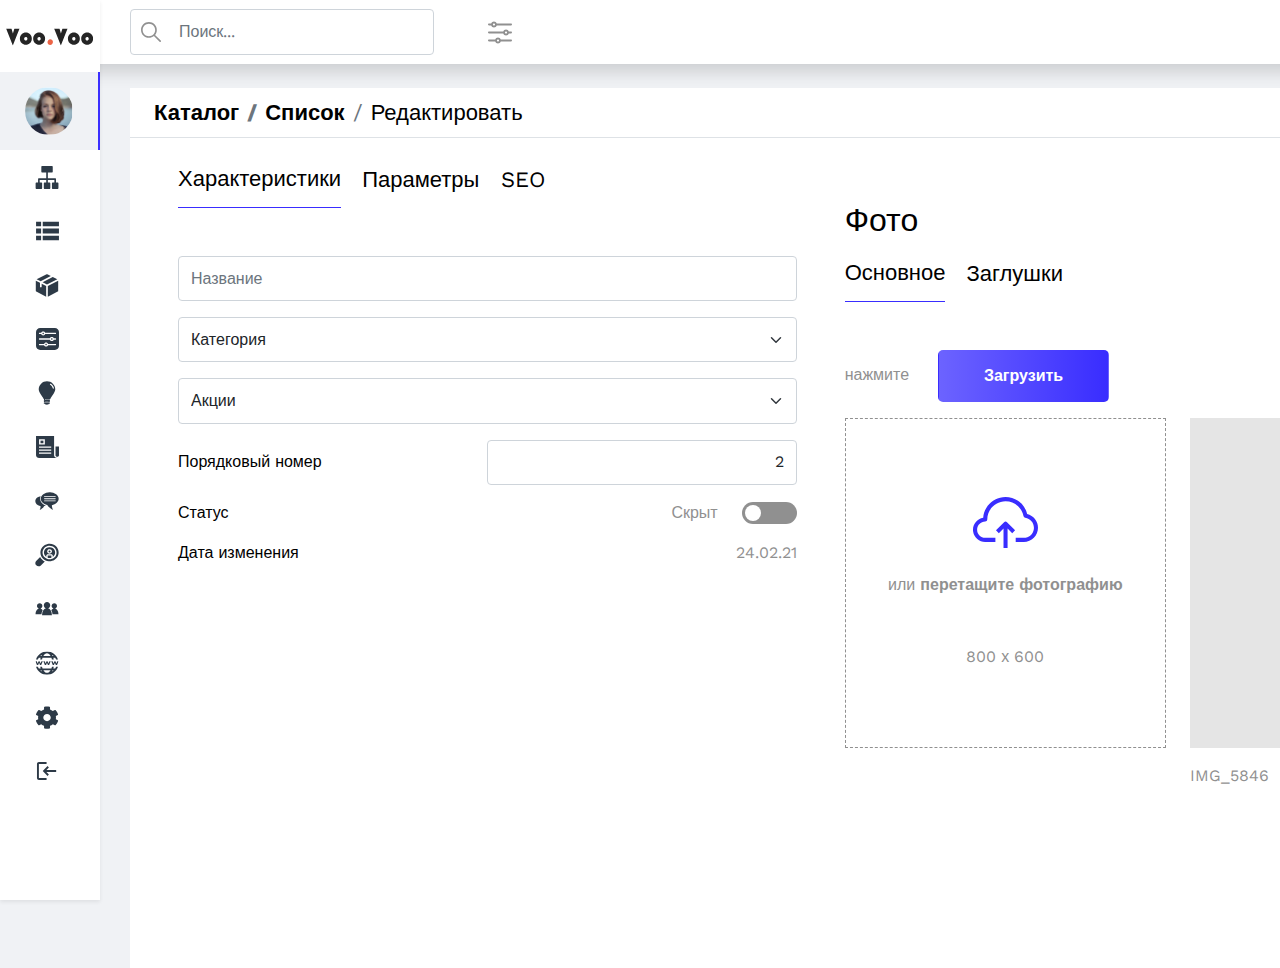
==== cat-edit.html @ cbba1d24 "09.03.2021 pt.2" ====
<!DOCTYPE html>
<html lang="ru" class="h-100">

<head>
    <meta charset="UTF-8">
    <meta http-equiv="X-UA-Compatible" content="IE=edge">
    <!-- <meta name="viewport" content="width=device-width, initial-scale=1.0"> -->
    <title>Редактирование чего-то</title>
    <link rel="stylesheet" href="css/bootstrap.css">
    <link rel="stylesheet" href="css/style.css">
</head>

<body class="position-relative h-100">

    <div class="d-flex h-100">
        <nav class="navigation position-fixed shadow-sm d-lex fle-column align-items-stretch bg-white top-0 bottom-0 start-0 h-100 d-inline-block overflow-auto-hidden">
            <a href="index.html" class="my-4 d-block text-center">
                <img src="img/images/logo.svg" width="88" height="18" alt="Voo Voo Логотип">
            </a>


            <div class="nav-item mx-auto">
                <div class="nav-link active text-center px-0">
                    <img class="rounded-circle user mx-auto" src="img/images/user.jpg" alt="Пользователь">
                </div>
            </div>

            <div class="">
                <div class="nav-item">
                    <a class="nav-link" href="index.html">
                        <img class="nav-icon" src="img/icons/icon1.svg">
                        <span>Структура сайта</span>
                    </a>
                </div>
                <div class="nav-item">
                    <a class="nav-link" href="edit.html">
                        <img class="nav-icon" src="img/icons/icon2.svg">
                        <span>Каталог</span>
                    </a>
                </div>
                <div class="nav-item">
                    <a class="nav-link" href="items.html">
                        <img class="nav-icon" src="img/icons/icon3.svg">
                        <span>Товары</span>
                    </a>
                </div>
                <div class="nav-item">
                    <a class="nav-link" href="photos.html">
                        <img class="nav-icon" src="img/icons/icon4.svg">
                        <span>Фильтрация</span>
                    </a>
                </div>
                <div class="nav-item">
                    <a class="nav-link" href="promo.html">
                        <img class="nav-icon" src="img/icons/icon5.svg">
                        <span>Квиз</span>
                    </a>
                </div>
                <div class="nav-item">
                    <a class="nav-link" href="#">
                        <img class="nav-icon" src="img/icons/icon6.svg">
                        <span>Новости</span>
                    </a>
                </div>
                <div class="nav-item">
                    <a class="nav-link" href="#">
                        <img class="nav-icon" src="img/icons/icon7.svg">
                        <span>Отзывы</span>
                    </a>
                </div>
                <div class="nav-item">
                    <a class="nav-link" href="#">
                        <img class="nav-icon" src="img/icons/icon8.svg">
                        <span>Вакансии</span>
                    </a>
                </div>
                <div class="nav-item">
                    <a class="nav-link" href="#">
                        <img class="nav-icon" src="img/icons/icon9.svg">
                        <span>Сотрудники</span>
                    </a>
                </div>
                <div class="nav-item">
                    <a class="nav-link" href="#">
                        <img class="nav-icon" src="img/icons/icon10.svg">
                        <span>Домен и хостинг</span>
                    </a>
                </div>
                <div class="nav-item">
                    <a class="nav-link" href="#">
                        <img class="nav-icon" src="img/icons/icon11.svg">
                        <span>Настройки</span>
                    </a>
                </div>
                <div class="nav-item">
                    <a class="nav-link" href="#">
                        <img class="nav-icon" src="img/icons/icon12.svg">
                        <span>Выйти</span>
                    </a>
                </div>
            </div>

        </nav>
        <div>

            <!-- верхний блок -->
            <nav class="bg-white shadow top-0 start-0 end-0 w-100 d-inline-block ps- d-flex align-items-center" style="height: 4rem; padding-left: 130px;">
                <div class="d-inline-block" style="width: 19rem;">
                    <input class="form-control ps-5 col-3 form-search" list="datalistOptions" id="exampleDataList" placeholder="Поиск...">
                    <datalist id="datalistOptions">
                        <option value="San Francisco">
                        <option value="New York">
                        <option value="Seattle">
                        <option value="Los Angeles">
                        <option value="Chicago">
                    </datalist>
                </div>
                <button class="btn btn-link btn-filter p-0 ms-5"></button>
            </nav>


            <article class="bg-white mt-4" style="width: 106rem; height: 55rem; margin-left: 130px;">
                <div class="py-2 px-4 border-bottom">
                    <nav aria-label="breadcrumb">
                        <ol class="breadcrumb fw-bold mb-0">
                            <li class="breadcrumb-item"><a href="#">Каталог</a></li>
                            <li class="breadcrumb-item"><a href="#">Список</a></li>
                            <li class="breadcrumb-item active fw-normal" aria-current="page">Редактировать</li>
                        </ol>
                    </nav>
                </div>


                <div class=" px-5 pt-4">
                    <ul class="nav nav-tabs fw-medium" id="myTab" role="tablist">
                        <li class="nav-item" role="presentation">
                            <button class="nav-link active" id="characteristics-tab" data-bs-toggle="tab" data-bs-target="#characteristics" type="button" role="tab" aria-controls="characteristics" aria-selected="true">Характеристики</button>
                        </li>
                        <li class="nav-item" role="presentation">
                            <button class="nav-link" id="options-tab" data-bs-toggle="tab" data-bs-target="#options" type="button" role="tab" aria-controls="options" aria-selected="false">Параметры</button>
                        </li>
                        <li class="nav-item" role="presentation">
                            <button class="nav-link" id="seo-tab" data-bs-toggle="tab" data-bs-target="#seo" type="button" role="tab" aria-controls="seo" aria-selected="false">SEO</button>
                        </li>
                    </ul>
                    <div class="tab-content pt-5" id="myTabContent">
                        <div class="tab-pane fade show active d-flx" id="characteristics" role="tabpanel" aria-labelledby="characteristics-tab">
                            <div class="d-flex">
                                <div class="col-5 pe-5">
                                    <div class="mb-3">
                                        <input type="text" class="form-control" id="exampleFormControlInput1" placeholder="Название">
                                    </div>
                                    <select class="form-select mb-3">
                                            <option value="1" selected>Категория</option>
                                            <option value="2">Категория 2</option>
                                            <option value="3">Категория 3</option>
                                        </select>
                                    <select class="form-select mb-3">
                                            <option value="1" selected>Акции</option>
                                            <option value="2">Категория 2</option>
                                            <option value="3">Категория 3</option>
                                        </select>
                                    <div class="d-flex align-items-center justify-content-between mb-3">
                                        <label for="" class="form-label w-50 mb-0">Порядковый номер</label>
                                        <input value="2" type="text" class="form-control w-50 text-end" id="" placeholder="Название">
                                    </div>
                                    <div class="form-check form-switch mb-3 ps-0 d-flex justify-content-between">
                                        <label class="form-check-label" for="status-switch">Статус</label>
                                        <div class="d-flex align-items-center fs-6 flex-row-reverse">
                                            <input class="form-check-input m-0 float-none" type="checkbox" id="status-switch">
                                            <span class="text-muted me-4 status-state"></span>
                                        </div>
                                    </div>

                                    <div class="d-flex align-items-center justify-content-between">
                                        <span>Дата изменения</span>
                                        <span class="text-muted">24.02.21</span>
                                    </div>
                                </div>


                                <div class="col-5 position-relative">
                                    <div class="h2 position-absolute" style="top: -55px;">Фото</div>
                                    <ul class="nav nav-tabs fw-medium" id="myTab" role="tablist">
                                        <li class="nav-item" role="presentation">
                                            <button class="nav-link active" id="main-tab" data-bs-toggle="tab" data-bs-target="#main" type="button" role="tab" aria-controls="main" aria-selected="true">Основное</button>
                                        </li>
                                        <li class="nav-item" role="presentation">
                                            <button class="nav-link" id="plug-tab" data-bs-toggle="tab" data-bs-target="#plug" type="button" role="tab" aria-controls="plug" aria-selected="false">Заглушки</button>
                                        </li>
                                    </ul>
                                    <div class="tab-content pt-5" id="myTabContent">
                                        <div class="tab-pane fade show active d-fle" id="main" role="tabpanel" aria-labelledby="main-tab">
                                            <div class="mb-3">
                                                <span class="text-muted me-4">нажмите</span>
                                                <button class="btn btn-primary">Загрузить</button>
                                            </div>
                                            <div class="d-flex row row-cols-2 gx-4 align-items-start">
                                                <div>
                                                    <div class="border-dashed text-center text-muted d-flex flex-column align-items-center justify-content-center py-5" style="height: 20.625rem;">
                                                        <svg width="65" height="53" viewBox="0 0 65 53" fill="none" xmlns="http://www.w3.org/2000/svg">
                                                            <path d="M54.1567 17.8931C51.1526 5.92548 39.0158 -1.34077 27.0482 1.66337C17.6959 4.01111 10.905 12.0942 10.2053 21.7113C3.56472 22.8064 -0.930829 29.0773 0.164276 35.7179C1.13777 41.6214 6.25317 45.9449 12.2363 45.9211H22.3915V41.8591H12.2363C7.74953 41.8591 4.11221 38.2217 4.11221 33.735C4.11221 29.2482 7.74953 25.6108 12.2363 25.6108C13.3581 25.6108 14.2674 24.7016 14.2674 23.5798C14.2572 13.4845 22.433 5.29231 32.5283 5.28228C41.2673 5.27352 48.7901 11.4517 50.4806 20.0255C50.6475 20.8816 51.3422 21.5356 52.2069 21.6503C57.7595 22.441 61.6196 27.5832 60.829 33.1357C60.1191 38.1216 55.862 41.8339 50.8258 41.8591H42.7017V45.9211H50.8258C58.6778 45.8974 65.0237 39.5128 64.9999 31.6609C64.9801 25.1248 60.5062 19.4441 54.1567 17.8931Z" fill="#392DFF"/>
                                                            <path d="M31.1048 26.2L22.9807 34.3241L25.8445 37.1878L30.5158 32.5368V52.0143H34.5779V32.5368L39.2289 37.1878L42.0927 34.3241L33.9686 26.2C33.1763 25.4124 31.897 25.4124 31.1048 26.2Z" fill="#392DFF"/>
                                                        </svg>
                                                        <span class="mt-4 mb-5">или <span class="fw-bold">перетащите фотографию</span></span>
                                                        <span>800 х 600</span>
                                                    </div>
                                                </div>
                                                <div>
                                                    <div class="mb-3 d-flex" style="background-color: #E5E5E5; height: 20.625rem;">
                                                        <svg class="m-auto" width="120" height="151" viewBox="0 0 120 151" fill="none" xmlns="http://www.w3.org/2000/svg">
                                                        <path d="M108.649 105.405H11.3513C9.20166 105.403 7.14083 104.548 5.62082 103.028C4.10081 101.508 3.24574 99.4469 3.24316 97.2973V38.9189C3.24574 36.7693 4.10081 34.7085 5.62082 33.1885C7.14083 31.6685 9.20166 30.8134 11.3513 30.8108H37.5924C37.9097 30.8108 38.22 30.7177 38.4849 30.543C38.7498 30.3683 38.9576 30.1198 39.0826 29.8281L42.2626 22.4092C42.6373 21.5342 43.2605 20.7884 44.0549 20.2641C44.8492 19.7398 45.78 19.46 46.7318 19.4595H73.268C74.2199 19.4596 75.1509 19.739 75.9456 20.263C76.7403 20.787 77.3638 21.5327 77.7388 22.4076L80.9188 29.8281C81.0439 30.1198 81.2517 30.3683 81.5166 30.543C81.7815 30.7177 82.0918 30.8108 82.4091 30.8108H108.649C110.798 30.8134 112.859 31.6685 114.379 33.1885C115.899 34.7085 116.754 36.7693 116.757 38.9189V97.2973C116.754 99.4469 115.899 101.508 114.379 103.028C112.859 104.548 110.798 105.403 108.649 105.405ZM11.3513 34.0541C10.061 34.0541 8.82363 34.5666 7.91129 35.479C6.99895 36.3913 6.48641 37.6287 6.48641 38.9189V97.2973C6.48641 98.5875 6.99895 99.8249 7.91129 100.737C8.82363 101.65 10.061 102.162 11.3513 102.162H108.649C109.939 102.162 111.176 101.65 112.089 100.737C113.001 99.8249 113.513 98.5875 113.513 97.2973V38.9189C113.513 37.6287 113.001 36.3913 112.089 35.479C111.176 34.5666 109.939 34.0541 108.649 34.0541H82.4075C81.4556 34.054 80.5246 33.7746 79.7299 33.2506C78.9352 32.7265 78.3117 31.9809 77.9367 31.106L74.7567 23.6854C74.6318 23.394 74.4242 23.1457 74.1596 22.971C73.895 22.7963 73.5851 22.7031 73.268 22.7027H46.7318C46.4145 22.7028 46.1042 22.7959 45.8393 22.9706C45.5744 23.1452 45.3666 23.3938 45.2415 23.6854L42.0615 31.1043C41.6868 31.9793 41.0637 32.7251 40.2693 33.2494C39.4749 33.7737 38.5442 34.0535 37.5924 34.0541H11.3513Z" fill="#909090"/>
                                                        <path d="M30.8109 34.054H16.2163C15.7863 34.054 15.3738 33.8831 15.0697 33.579C14.7656 33.2749 14.5947 32.8624 14.5947 32.4324V25.9459C14.5947 25.0857 14.9364 24.2608 15.5447 23.6526C16.1529 23.0443 16.9778 22.7026 17.838 22.7026H29.1893C30.0495 22.7026 30.8744 23.0443 31.4826 23.6526C32.0909 24.2608 32.4326 25.0857 32.4326 25.9459V32.4324C32.4326 32.8624 32.2617 33.2749 31.9576 33.579C31.6535 33.8831 31.241 34.054 30.8109 34.054ZM17.838 30.8107H29.1893V25.9459H17.838V30.8107Z" fill="#909090"/>
                                                        <path d="M41.8864 85.9459H4.86479C4.43471 85.9459 4.02224 85.7751 3.71813 85.471C3.41401 85.1669 3.24316 84.7544 3.24316 84.3243V51.8919C3.24316 51.4618 3.41401 51.0493 3.71813 50.7452C4.02224 50.4411 4.43471 50.2703 4.86479 50.2703H41.8864C42.3165 50.2703 42.729 50.4411 43.0331 50.7452C43.3372 51.0493 43.508 51.4618 43.508 51.8919C43.508 52.322 43.3372 52.7344 43.0331 53.0385C42.729 53.3427 42.3165 53.5135 41.8864 53.5135H6.48641V82.7027H41.8864C42.3165 82.7027 42.729 82.8736 43.0331 83.1777C43.3372 83.4818 43.508 83.8942 43.508 84.3243C43.508 84.7544 43.3372 85.1669 43.0331 85.471C42.729 85.7751 42.3165 85.9459 41.8864 85.9459Z" fill="#909090"/>
                                                        <path d="M115.135 85.9459H78.1138C77.6837 85.9459 77.2713 85.7751 76.9672 85.471C76.663 85.1669 76.4922 84.7544 76.4922 84.3243C76.4922 83.8942 76.663 83.4818 76.9672 83.1777C77.2713 82.8736 77.6837 82.7027 78.1138 82.7027H113.514V53.5135H78.1138C77.6837 53.5135 77.2713 53.3427 76.9672 53.0385C76.663 52.7344 76.4922 52.322 76.4922 51.8919C76.4922 51.4618 76.663 51.0493 76.9672 50.7452C77.2713 50.4411 77.6837 50.2703 78.1138 50.2703H115.135C115.566 50.2703 115.978 50.4411 116.282 50.7452C116.586 51.0493 116.757 51.4618 116.757 51.8919V84.3243C116.757 84.7544 116.586 85.1669 116.282 85.471C115.978 85.7751 115.566 85.9459 115.135 85.9459Z" fill="#909090"/>
                                                        <path d="M59.9997 94.054C54.868 94.054 49.8517 92.5323 45.5849 89.6813C41.3181 86.8304 37.9925 82.7782 36.0287 78.0372C34.065 73.2962 33.5511 68.0793 34.5523 63.0463C35.5534 58.0132 38.0245 53.3901 41.6531 49.7615C45.2817 46.1329 49.9048 43.6618 54.9379 42.6607C59.9709 41.6595 65.1878 42.1734 69.9288 44.1371C74.6698 46.1009 78.722 49.4265 81.5729 53.6933C84.4239 57.9601 85.9456 62.9764 85.9456 68.1081C85.9379 74.987 83.2018 81.582 78.3377 86.4461C73.4736 91.3102 66.8786 94.0463 59.9997 94.054ZM59.9997 45.4054C55.5095 45.4054 51.1202 46.7369 47.3867 49.2315C43.6533 51.7261 40.7434 55.2717 39.0251 59.4201C37.3068 63.5685 36.8572 68.1333 37.7332 72.5371C38.6092 76.941 40.7714 80.9863 43.9464 84.1613C47.1215 87.3363 51.1667 89.4986 55.5706 90.3745C59.9745 91.2505 64.5392 90.8009 68.6876 89.0826C72.836 87.3643 76.3817 84.4545 78.8763 80.721C81.3709 76.9876 82.7024 72.5982 82.7024 68.1081C82.6955 62.089 80.3014 56.3185 76.0453 52.0624C71.7892 47.8063 66.0187 45.4122 59.9997 45.4054Z" fill="#909090"/>
                                                        <path d="M60 85.9459C56.472 85.9459 53.0232 84.8998 50.0898 82.9397C47.1564 80.9797 44.87 78.1938 43.5199 74.9344C42.1698 71.6749 41.8166 68.0883 42.5049 64.6281C43.1931 61.1679 44.892 57.9895 47.3867 55.4949C49.8814 53.0002 53.0598 51.3013 56.52 50.613C59.9802 49.9247 63.5668 50.278 66.8262 51.6281C70.0856 52.9782 72.8715 55.2645 74.8316 58.1979C76.7916 61.1314 77.8378 64.5801 77.8378 68.1081C77.8326 72.8374 75.9516 77.3715 72.6075 80.7157C69.2634 84.0598 64.7293 85.9408 60 85.9459ZM60 53.5135C57.1134 53.5135 54.2917 54.3695 51.8916 55.9731C49.4916 57.5768 47.6209 59.8562 46.5163 62.523C45.4117 65.1898 45.1227 68.1243 45.6858 70.9554C46.2489 73.7864 47.6389 76.387 49.68 78.428C51.7211 80.4691 54.3216 81.8591 57.1527 82.4223C59.9838 82.9854 62.9182 82.6964 65.5851 81.5918C68.2519 80.4871 70.5312 78.6165 72.1349 76.2164C73.7386 73.8164 74.5945 70.9946 74.5945 68.1081C74.5903 64.2387 73.0512 60.529 70.3152 57.7929C67.5791 55.0568 63.8694 53.5178 60 53.5135Z" fill="#909090"/>
                                                        <path d="M59.9885 79.4594C59.6202 79.4596 59.2627 79.3343 58.975 79.1043C58.0912 78.3956 50.335 72.0291 50.2701 66.6081C50.2582 65.7262 50.4202 64.8507 50.7468 64.0315C51.0735 63.2124 51.5585 62.4656 52.1739 61.834C53.1891 60.8219 54.5268 60.1976 55.9545 60.0697C57.3822 59.9417 58.8096 60.3181 59.9885 61.1335C61.2402 60.2903 62.7531 59.9246 64.2517 60.1032C65.7503 60.2818 67.1349 60.9927 68.1534 62.1064C68.7251 62.7267 69.1585 63.4614 69.4249 64.2618C69.6913 65.0621 69.7847 65.91 69.6988 66.7491C69.1004 72.5513 61.821 78.4508 60.9923 79.1059C60.707 79.3333 60.3534 79.4578 59.9885 79.4594ZM56.4988 63.2432C56.1215 63.2465 55.7486 63.3253 55.4022 63.4748C55.0557 63.6244 54.7427 63.8417 54.4815 64.114C54.1658 64.4391 53.9173 64.8233 53.7504 65.2446C53.5834 65.6659 53.5012 66.116 53.5085 66.5691C53.5393 69.1799 57.1588 73.2291 59.9837 75.7183C62.301 73.667 66.1345 69.6535 66.4702 66.4232C66.5072 66.0357 66.4617 65.6448 66.3368 65.2761C66.2119 64.9074 66.0103 64.5694 65.7453 64.2843C65.4604 63.9679 65.1108 63.7164 64.7203 63.5467C64.3298 63.3771 63.9074 63.2933 63.4817 63.301C63.056 63.3087 62.6369 63.4077 62.2527 63.5913C61.8686 63.7749 61.5283 64.0389 61.255 64.3654C61.1032 64.556 60.9103 64.71 60.6908 64.8158C60.4712 64.9217 60.2306 64.9767 59.9869 64.9767C59.7436 64.9766 59.5034 64.9217 59.2842 64.8162C59.0649 64.7106 58.8723 64.5571 58.7204 64.367C58.4606 64.0224 58.1252 63.7419 57.7401 63.5471C57.355 63.3523 56.9303 63.2484 56.4988 63.2432Z" fill="#909090"/>
                                                        <path d="M68.6483 30.8109H51.3521C50.922 30.8109 50.5095 30.64 50.2054 30.3359C49.9013 30.0318 49.7305 29.6193 49.7305 29.1892C49.7305 28.7592 49.9013 28.3467 50.2054 28.0426C50.5095 27.7385 50.922 27.5676 51.3521 27.5676H68.6483C69.0784 27.5676 69.4908 27.7385 69.795 28.0426C70.0991 28.3467 70.2699 28.7592 70.2699 29.1892C70.2699 29.6193 70.0991 30.0318 69.795 30.3359C69.4908 30.64 69.0784 30.8109 68.6483 30.8109Z" fill="#909090"/>
                                                        <g clip-path="url(#clip0)">
                                                        <path d="M25.4993 130L17.7496 150.455L10 130H16.1848L17.8241 136.075L19.6125 130H25.4993Z" fill="#919191"/>
                                                        <path d="M32.802 134.921C34.6649 134.921 36.2297 135.613 37.571 137.074C38.9123 138.536 39.5829 140.227 39.5829 142.227C39.5829 144.303 38.9123 145.995 37.571 147.456C36.2297 148.917 34.5904 149.609 32.7275 149.609C30.8646 149.609 29.2253 148.917 27.884 147.456C26.5427 145.995 25.8721 144.303 25.8721 142.227C25.8721 140.15 26.5427 138.382 27.884 136.998C29.2253 135.613 30.7901 134.921 32.802 134.921ZM32.653 140.15C32.1314 140.15 31.6843 140.381 31.3117 140.766C30.9391 141.15 30.7901 141.688 30.7901 142.303C30.7901 142.919 30.9391 143.38 31.3117 143.841C31.6843 144.303 32.1314 144.457 32.653 144.457C33.1746 144.457 33.6217 144.226 33.9943 143.841C34.3669 143.457 34.5159 142.919 34.5159 142.303C34.5159 141.688 34.3669 141.227 33.9943 140.766C33.6217 140.304 33.1746 140.15 32.653 140.15Z" fill="#919191"/>
                                                        <path d="M48.0774 134.921C49.9403 134.921 51.5051 135.613 52.8464 137.074C54.1877 138.536 54.8583 140.227 54.8583 142.227C54.8583 144.303 54.1877 145.995 52.8464 147.456C51.5051 148.917 49.8658 149.609 48.0029 149.609C46.14 149.609 44.5007 148.917 43.1594 147.456C41.8181 145.995 41.1475 144.303 41.1475 142.227C41.1475 140.15 41.8181 138.382 43.1594 136.998C44.5007 135.613 46.0655 134.921 48.0774 134.921ZM47.9284 140.15C47.4068 140.15 46.9597 140.381 46.5871 140.766C46.2145 141.15 46.0655 141.688 46.0655 142.303C46.0655 142.919 46.2145 143.38 46.5871 143.841C46.9597 144.303 47.4068 144.457 47.9284 144.457C48.45 144.457 48.8971 144.226 49.2697 143.841C49.6422 143.457 49.7913 142.919 49.7913 142.303C49.7913 141.688 49.6422 141.227 49.2697 140.766C48.8971 140.304 48.45 140.15 47.9284 140.15Z" fill="#919191"/>
                                                        <path d="M60.7449 142.996C61.5646 142.996 62.3097 143.303 62.9804 143.995C63.5765 144.687 63.8745 145.456 63.8745 146.379C63.8745 147.302 63.5765 148.071 62.9804 148.763C62.3842 149.455 61.6391 149.763 60.7449 149.763C59.8507 149.763 59.1055 149.455 58.5094 148.84C57.9133 148.225 57.6152 147.379 57.6152 146.456C57.6152 145.533 57.9133 144.687 58.5094 144.072C59.1801 143.38 59.8507 142.996 60.7449 142.996Z" fill="#C4C4C4"/>
                                                        <path d="M80.7151 130L72.9654 150.455L65.2158 130H71.4006L73.04 136.075L74.8283 130H80.7151Z" fill="#919191"/>
                                                        <path d="M88.0178 134.921C89.8807 134.921 91.4456 135.613 92.7868 137.074C94.1281 138.536 94.7988 140.227 94.7988 142.227C94.7988 144.303 94.1281 145.995 92.7868 147.456C91.4456 148.917 89.8062 149.609 87.9433 149.609C86.0804 149.609 84.4411 148.917 83.0998 147.456C81.7585 145.995 81.0879 144.303 81.0879 142.227C81.0879 140.15 81.7585 138.382 83.0998 136.998C84.4411 135.613 86.0059 134.921 88.0178 134.921ZM87.8688 140.15C87.3472 140.15 86.9001 140.381 86.5275 140.766C86.155 141.15 86.0059 141.688 86.0059 142.303C86.0059 142.919 86.155 143.38 86.5275 143.841C86.9001 144.303 87.3472 144.457 87.8688 144.457C88.3904 144.457 88.8375 144.226 89.2101 143.841C89.5827 143.457 89.7317 142.919 89.7317 142.303C89.7317 141.688 89.5827 141.227 89.2101 140.766C88.8375 140.304 88.3904 140.15 87.8688 140.15Z" fill="#919191"/>
                                                        <path d="M103.293 134.921C105.156 134.921 106.721 135.613 108.062 137.074C109.404 138.536 110.074 140.227 110.074 142.227C110.074 144.303 109.404 145.995 108.062 147.456C106.721 148.917 105.082 149.609 103.219 149.609C101.356 149.609 99.7165 148.917 98.3752 147.456C97.0339 145.995 96.3633 144.303 96.3633 142.227C96.3633 140.15 97.0339 138.382 98.3752 136.998C99.7165 135.613 101.281 134.921 103.293 134.921ZM103.144 140.15C102.623 140.15 102.175 140.381 101.803 140.766C101.43 141.15 101.281 141.688 101.281 142.303C101.281 142.919 101.43 143.38 101.803 143.841C102.175 144.303 102.623 144.457 103.144 144.457C103.666 144.457 104.113 144.226 104.485 143.841C104.858 143.457 105.007 142.919 105.007 142.303C105.007 141.688 104.858 141.227 104.485 140.766C104.113 140.304 103.666 140.15 103.144 140.15Z" fill="#919191"/>
                                                        </g>
                                                        <defs>
                                                        <clipPath id="clip0">
                                                        <rect width="100" height="20.4545" fill="white" transform="translate(10 130)"/>
                                                        </clipPath>
                                                        </defs>
                                                        </svg>
                                                    </div>
                                                    <div class="text-muted">IMG_5846</div>
                                                </div>
                                            </div>

                                        </div>

                                        <div class="tab-pane fade" id="plug" role="tabpanel" aria-labelledby="plug-tab">...</div>

                                    </div>
                                </div>
                            </div>
                        </div>

                        <div class="tab-pane fade" id="options" role="tabpanel" aria-labelledby="options-tab">



                            <button type="button" class="btn btn-primary" data-bs-toggle="modal" data-bs-target="#addGroupModal">Добавить группу</button>

                            <div>
                                <span class="text-muted fs-4 me-3">Название параметра</span>
                                <button type="button" class="btn btn-primary" data-bs-toggle="modal" data-bs-target="#addOptionModal">Добавить</button>
                            </div>
                            <div>
                                <span class="text-muted fs-4 me-3">Значение параметра</span>
                                <button type="button" class="btn btn-primary" data-bs-toggle="modal" data-bs-target="#addOptionModal">Добавить</button>
                            </div>


                            <div class="d-flex">
                                <ul class="nav nav-tabs fw-medium col-6" id="myTab" role="tablist">
                                    <li class="nav-item" role="presentation">
                                        <button class="nav-link active" id="option-1" data-bs-toggle="tab" data-bs-target="#option-1" type="button" role="tab" aria-controls="option-1" aria-selected="true">Диагональ</button>
                                    </li>


                                </ul>

                                <div class="tab-content pt-5 col-6" id="myTabContent">
                                    <div class="tab-pane fade show active d-flx" id="option-1" role="tabpanel" aria-labelledby="option-1-tab">
                                        27 дюймов
                                    </div>
                                </div>
                            </div>


                        </div>

                        <div class="tab-pane fade" id="seo" role="tabpanel" aria-labelledby="seo-tab">

                            <div class="col-6 overflow-auto px-3" style="height: 40rem;">

                                <div class="mb-5">
                                    <label for="exampleFormControlTextarea1" class="form-label position-relative">
                                                <span class="fs-4">Title</span>
                                                <svg class="position-absolute" width="12" height="12" viewBox="0 0 12 12" fill="none" xmlns="http://www.w3.org/2000/svg">
                                                    <circle cx="6" cy="6" r="6" fill="#3B2FFF"/>
                                                    <path d="M6.02238 2.3C6.46905 2.3 6.86572 2.37 7.21238 2.51C7.55905 2.64333 7.83238 2.84 8.03238 3.1C8.23238 3.36 8.33238 3.67333 8.33238 4.04C8.33238 4.44 8.24572 4.77 8.07238 5.03C7.90572 5.29 7.67905 5.49 7.39238 5.63C7.10572 5.77 6.78905 5.85667 6.44238 5.89L6.41238 6.9H5.38238V5.39C6.03572 5.31 6.49905 5.17667 6.77238 4.99C7.05238 4.79667 7.19238 4.52667 7.19238 4.18C7.19238 3.89333 7.08905 3.66667 6.88238 3.5C6.68238 3.32667 6.37238 3.24 5.95238 3.24C5.55905 3.24 5.23905 3.35 4.99238 3.57C4.74572 3.79 4.59905 4.09667 4.55238 4.49L3.56238 4.04C3.67572 3.52667 3.93905 3.11 4.35238 2.79C4.77238 2.46333 5.32905 2.3 6.02238 2.3ZM5.90238 7.67C6.12905 7.67 6.30905 7.73667 6.44238 7.87C6.57572 7.99667 6.64238 8.16667 6.64238 8.38C6.64238 8.6 6.57572 8.77333 6.44238 8.9C6.30905 9.02667 6.12905 9.09 5.90238 9.09C5.66905 9.09 5.48572 9.02667 5.35238 8.9C5.21905 8.77333 5.15238 8.6 5.15238 8.38C5.15238 8.16667 5.21905 7.99667 5.35238 7.87C5.48572 7.73667 5.66905 7.67 5.90238 7.67Z" fill="white"/>
                                                </svg>
                                                <div class="bg-white shadow small position-absolute hint">
                                                    <div class="small text-muted p-3" style="width: 14rem;">
                                                        <div class="small">
                                                        Остались вопросы? Выберите свой вопрос, 
                                                    выберите свой вопрос, выберите свой вопрос,
                                                    выберите свой вопрос, выберите свой вопрос</div>
                                                    </div>
                                                </div>
                                            </label>

                                    <div class="d-flex mb-2 text-muted">
                                        <span>Шаблон</span>
                                        <div class="form-check form-switch ps-0 mx-4">
                                            <input class="form-check-input m-0 float-none" type="checkbox" id="flexSwitchCheckDefault">
                                        </div>
                                        <span>Вручную</span>
                                    </div>
                                    <textarea class="form-control" id="exampleFormControlTextarea1" rows="3"></textarea>
                                </div>

                                <div class="mb-5">
                                    <label for="exampleFormControlTextarea1" class="form-label fs-4">Description</label>
                                    <div class="d-flex mb-2 text-muted">
                                        <span>Шаблон</span>
                                        <div class="form-check form-switch ps-0 mx-4">
                                            <input class="form-check-input m-0 float-none" type="checkbox" id="flexSwitchCheckDefault">
                                        </div>
                                        <span>Вручную</span>
                                    </div>
                                    <textarea class="form-control" id="exampleFormControlTextarea1" rows="3"></textarea>
                                </div>

                                <div class="mb-5">
                                    <label for="exampleFormControlTextarea1" class="form-label fs-4">Keywords</label>
                                    <div class="d-flex mb-2 text-muted">
                                        <span>Шаблон</span>
                                        <div class="form-check form-switch ps-0 mx-4">
                                            <input class="form-check-input m-0 float-none" type="checkbox" id="flexSwitchCheckDefault">
                                        </div>
                                        <span>Вручную</span>
                                    </div>
                                    <textarea class="form-control" id="exampleFormControlTextarea1" rows="3"></textarea>
                                </div>
                                <div class="mb-5">
                                    <label for="exampleFormControlTextarea1" class="form-label fs-4">URL</label>
                                    <div class="d-flex mb-2 text-muted">
                                        <span>Шаблон</span>
                                        <div class="form-check form-switch ps-0 mx-4">
                                            <input class="form-check-input m-0 float-none" type="checkbox" id="flexSwitchCheckDefault">
                                        </div>
                                        <span>Вручную</span>
                                    </div>
                                    <textarea class="form-control" id="exampleFormControlTextarea1" rows="3"></textarea>
                                </div>
                            </div>
                        </div>
                    </div>
                </div>
            </article>
        </div>
    </div>

    <!-- Modal -->
    <div class="modal fade" id="addGroupModal" data-bs-backdrop="static" data-bs-keyboard="false" tabindex="-1" aria-labelledby="addGroupModalLabel" aria-hidden="true">
        <div class="modal-dialog modal-dialog-centered">
            <div class="modal-content">
                <div class="modal-header">
                    <h5 class="modal-title" id="addGroupModalLabel">Добавить группу</h5>
                    <!-- <button type="button" class="btn-close" data-bs-dismiss="modal" aria-label="Close"></button> -->
                </div>
                <div class="modal-body">
                    <span>Добавить группу</span>

                </div>
                <div class="modal-footer">
                    <button type="button" class="btn btn-primary">Сохранить</button>
                    <button type="button" class="btn btn-outline-primary" data-bs-dismiss="modal">Отменить</button>
                </div>
            </div>
        </div>
    </div>


    <script src="js/bootstrap.js"></script>

</body>

</html>
---- css/style.css ----
@charset "UTF-8";
body {
  width: 1920px;
}

.navigation {
  width: 6.25rem;
}

.user {
  width: 3rem;
  height: 3rem;
}

.nav-item {
  padding: 0;
  margin: 0;
}

.nav-link {
  padding: 15px;
  padding-left: 35px;
}

.nav-link.active {
  background-color: #F0F2F5;
  border-right: 2px solid #3B2FFF;
}

.nav-icon {
  width: 1.5rem;
  height: 1.5rem;
  display: inline-block;
  -o-object-position: center;
     object-position: center;
  -o-object-fit: contain;
     object-fit: contain;
}

.nav-link {
  display: -webkit-box;
  display: -ms-flexbox;
  display: flex;
}

.nav-item span {
  display: none;
  white-space: nowrap;
  padding-left: 20px;
}

.nav-item:hover {
  background-color: #fff;
  width: -webkit-fit-content;
  width: -moz-fit-content;
  width: fit-content;
  min-width: 180px;
  -webkit-box-shadow: 2px 4px 4px rgba(0, 0, 0, 0.1);
          box-shadow: 2px 4px 4px rgba(0, 0, 0, 0.1);
}

.nav-item:hover span {
  display: inline;
}

.form-search {
  background-image: url("../img/icons/search.svg");
  background-position: 10px center;
  background-repeat: no-repeat;
}

.btn-link {
  background-position: center;
  background-size: contain;
  background-repeat: no-repeat;
  width: 1.56rem;
  height: 1.56rem;
}

.btn-filter {
  width: 2.1875rem;
  height: 2.1875rem;
  background-image: url("../img/icons/btn-filter.svg");
}

.btn-show {
  background-image: url("../img/icons/btn-show.svg");
}

.btn-show[aria-expanded='true'] {
  background-image: url("../img/icons/btn-hide.svg");
}

.btn-edit {
  background-image: url("../img/icons/btn-edit.svg");
}

.btn-delete {
  background-image: url("../img/icons/btn-delete.svg");
}

.btn-delete-2 {
  background-image: url("../img/icons/btn-delete-2.svg");
  width: 0.75rem;
  height: 0.75rem;
}

.btn-img {
  background-image: url("../img/icons/btn-img.svg");
}

.btn-img-close {
  background-image: url("../img/icons/btn-img-close.svg");
}

.border-dashed {
  border: 1px dashed #909090;
}

.form-check-input {
  z-index: 1;
}

.form-check-input:checked + .box,
.modal-content {
  -webkit-box-shadow: 0px 0px 10px rgba(0, 0, 0, 0.2);
          box-shadow: 0px 0px 10px rgba(0, 0, 0, 0.2);
}

.photos-page .btn-img,
.photos-page .btn-img-close {
  right: 23px !important;
}

.folder {
  background-image: url("../img/icons/folder-bg.svg");
  background-size: contain;
  background-position: center;
  background-repeat: no-repeat;
}

.hint {
  top: 10px;
  right: -235px;
  display: none;
}

.form-label:hover .hint {
  display: block;
}

img {
  -o-object-fit: cover;
     object-fit: cover;
  -o-object-position: center;
     object-position: center;
}

.overflow-auto::-webkit-scrollbar {
  width: 13px;
  height: 4px;
  background-color: #F5F5F5;
}

.overflow-auto::-webkit-scrollbar-thumb {
  background-color: #9D9E9E;
  border-radius: 0;
  -webkit-border-radius: 10px;
  -moz-border-radius: 10px;
  -ms-border-radius: 10px;
  -o-border-radius: 10px;
}

.overflow-auto::-webkit-scrollbar-thumb:hover {
  background-color: #9D9E9E;
}

.overflow-auto::-webkit-scrollbar-button:vertical:start:decrement {
  background-color: transparent;
}

.overflow-auto::-webkit-scrollbar-button:vertical:end:increment {
  background-color: transparent;
}

.overflow-auto-hidden {
  overflow-x: visible;
}

.overflow-auto-hidden::-webkit-scrollbar {
  width: 0px;
  height: 0px;
  background-color: transparent;
}

.form-check-input:checked + .box-2 {
  background-color: rgba(108, 99, 255, 0.2);
}

.box-2 {
  margin-top: -1px;
}

.status-state:before {
  content: 'Скрыт';
}

#status-switch:checked + .status-state:before {
  color: #3B2FFF;
  content: 'Активен';
}

input[type=file] {
  opacity: 0;
  cursor: pointer;
}
/*# sourceMappingURL=style.css.map */
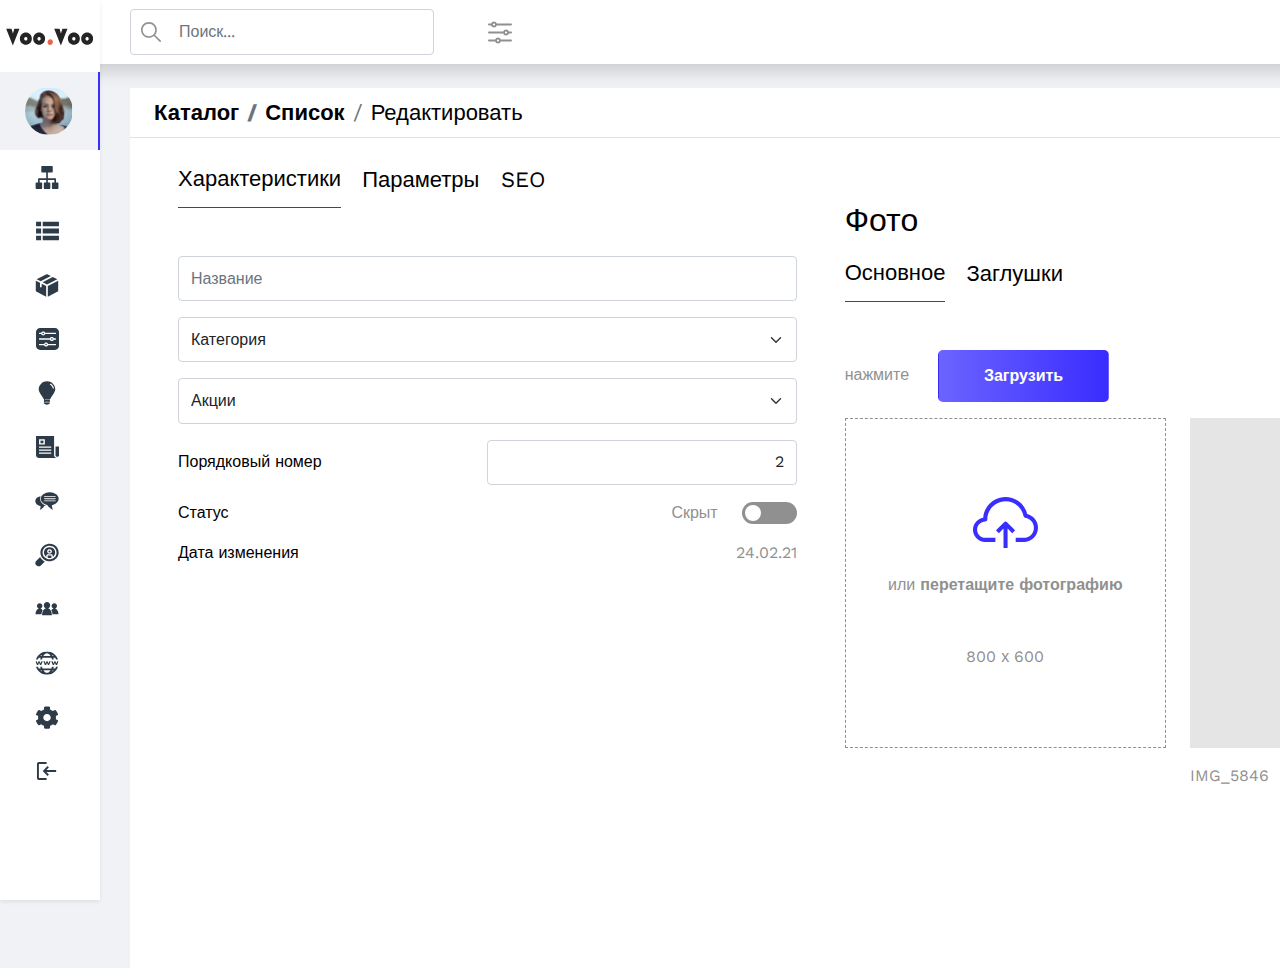
==== commit 5a71d25a: "15.03.2021 pt.2" ====
--- a/cat-edit.html
+++ b/cat-edit.html
@@ -17,14 +17,11 @@
             <a href="index.html" class="my-4 d-block text-center">
                 <img src="img/images/logo.svg" width="88" height="18" alt="Voo Voo Логотип">
             </a>
-
-
             <div class="nav-item mx-auto">
                 <div class="nav-link active text-center px-0">
                     <img class="rounded-circle user mx-auto" src="img/images/user.jpg" alt="Пользователь">
                 </div>
             </div>
-
             <div class="">
                 <div class="nav-item">
                     <a class="nav-link" href="index.html">
@@ -99,10 +96,9 @@
                     </a>
                 </div>
             </div>
-
         </nav>
+
         <div>
-
             <!-- верхний блок -->
             <nav class="bg-white shadow top-0 start-0 end-0 w-100 d-inline-block ps- d-flex align-items-center" style="height: 4rem; padding-left: 130px;">
                 <div class="d-inline-block" style="width: 19rem;">
@@ -111,15 +107,14 @@
                         <option value="San Francisco">
                         <option value="New York">
                         <option value="Seattle">
-                        <option value="Los Angeles">
-                        <option value="Chicago">
                     </datalist>
                 </div>
                 <button class="btn btn-link btn-filter p-0 ms-5"></button>
             </nav>
 
-
+            <!-- main content -->
             <article class="bg-white mt-4" style="width: 106rem; height: 55rem; margin-left: 130px;">
+                <!-- breadcrumb -->
                 <div class="py-2 px-4 border-bottom">
                     <nav aria-label="breadcrumb">
                         <ol class="breadcrumb fw-bold mb-0">
@@ -129,9 +124,9 @@
                         </ol>
                     </nav>
                 </div>
-
-
+                <!-- tabs group -->
                 <div class=" px-5 pt-4">
+                    <!-- tabs links -->
                     <ul class="nav nav-tabs fw-medium" id="myTab" role="tablist">
                         <li class="nav-item" role="presentation">
                             <button class="nav-link active" id="characteristics-tab" data-bs-toggle="tab" data-bs-target="#characteristics" type="button" role="tab" aria-controls="characteristics" aria-selected="true">Характеристики</button>
@@ -143,7 +138,9 @@
                             <button class="nav-link" id="seo-tab" data-bs-toggle="tab" data-bs-target="#seo" type="button" role="tab" aria-controls="seo" aria-selected="false">SEO</button>
                         </li>
                     </ul>
+                    <!-- tabs content -->
                     <div class="tab-content pt-5" id="myTabContent">
+                        <!-- characteristics Tab -->
                         <div class="tab-pane fade show active d-flx" id="characteristics" role="tabpanel" aria-labelledby="characteristics-tab">
                             <div class="d-flex">
                                 <div class="col-5 pe-5">
@@ -151,15 +148,15 @@
                                         <input type="text" class="form-control" id="exampleFormControlInput1" placeholder="Название">
                                     </div>
                                     <select class="form-select mb-3">
-                                            <option value="1" selected>Категория</option>
-                                            <option value="2">Категория 2</option>
-                                            <option value="3">Категория 3</option>
-                                        </select>
+                                        <option value="1" selected>Категория</option>
+                                        <option value="2">Категория 2</option>
+                                        <option value="3">Категория 3</option>
+                                    </select>
                                     <select class="form-select mb-3">
-                                            <option value="1" selected>Акции</option>
-                                            <option value="2">Категория 2</option>
-                                            <option value="3">Категория 3</option>
-                                        </select>
+                                        <option value="1" selected>Акции</option>
+                                        <option value="2">Категория 2</option>
+                                        <option value="3">Категория 3</option>
+                                    </select>
                                     <div class="d-flex align-items-center justify-content-between mb-3">
                                         <label for="" class="form-label w-50 mb-0">Порядковый номер</label>
                                         <input value="2" type="text" class="form-control w-50 text-end" id="" placeholder="Название">
@@ -171,14 +168,11 @@
                                             <span class="text-muted me-4 status-state"></span>
                                         </div>
                                     </div>
-
                                     <div class="d-flex align-items-center justify-content-between">
                                         <span>Дата изменения</span>
                                         <span class="text-muted">24.02.21</span>
                                     </div>
                                 </div>
-
-
                                 <div class="col-5 position-relative">
                                     <div class="h2 position-absolute" style="top: -55px;">Фото</div>
                                     <ul class="nav nav-tabs fw-medium" id="myTab" role="tablist">
@@ -190,7 +184,8 @@
                                         </li>
                                     </ul>
                                     <div class="tab-content pt-5" id="myTabContent">
-                                        <div class="tab-pane fade show active d-fle" id="main" role="tabpanel" aria-labelledby="main-tab">
+                                        <!-- Main Photo Tab -->
+                                        <div class="tab-pane fade show active" id="main" role="tabpanel" aria-labelledby="main-tab">
                                             <div class="mb-3">
                                                 <span class="text-muted me-4">нажмите</span>
                                                 <button class="btn btn-primary">Загрузить</button>
@@ -236,147 +231,204 @@
                                                     <div class="text-muted">IMG_5846</div>
                                                 </div>
                                             </div>
-
-                                        </div>
-
+                                        </div>
+                                        <!-- Plug Photo Tab -->
                                         <div class="tab-pane fade" id="plug" role="tabpanel" aria-labelledby="plug-tab">...</div>
-
                                     </div>
                                 </div>
                             </div>
                         </div>
-
+                        <!-- characteristics Tab End -->
+                        <!-- Options Tab -->
                         <div class="tab-pane fade" id="options" role="tabpanel" aria-labelledby="options-tab">
-
-
-
-                            <button type="button" class="btn btn-primary" data-bs-toggle="modal" data-bs-target="#addGroupModal">Добавить группу</button>
-
-                            <div>
-                                <span class="text-muted fs-4 me-3">Название параметра</span>
-                                <button type="button" class="btn btn-primary" data-bs-toggle="modal" data-bs-target="#addOptionModal">Добавить</button>
+                            <div class="border-bottom">
+                                <button type="button" class="btn btn-primary">Общие</button>
+                                <button type="button" class="btn btn-gray pe-5" data-bs-toggle="modal" data-bs-target="#addGroupModal">Добавить группу</button>
                             </div>
-                            <div>
-                                <span class="text-muted fs-4 me-3">Значение параметра</span>
-                                <button type="button" class="btn btn-primary" data-bs-toggle="modal" data-bs-target="#addOptionModal">Добавить</button>
+                            <div class="row row-cols-2 pt-3 pb-2 border-bottom">
+                                <div>
+                                    <span class="text-muted fs-4.4 me-3">Название параметра</span>
+                                    <button type="button" class="btn btn-primary" data-bs-toggle="modal" data-bs-target="#addOptionModal">Добавить</button>
+                                </div>
+                                <div class="d-flex justify-content-between align-items-center">
+                                    <div>
+                                        <span class="text-muted fs-4.4 me-3">Значение параметра</span>
+                                        <button type="button" class="btn btn-primary" data-bs-toggle="modal" data-bs-target="#addOptionValueModal">Добавить</button>
+                                    </div>
+                                    <button class="btn btn-link p-1 btn-search"></button>
+                                </div>
                             </div>
-
-
-                            <div class="d-flex">
-                                <ul class="nav nav-tabs fw-medium col-6" id="myTab" role="tablist">
-                                    <li class="nav-item" role="presentation">
-                                        <button class="nav-link active" id="option-1" data-bs-toggle="tab" data-bs-target="#option-1" type="button" role="tab" aria-controls="option-1" aria-selected="true">Диагональ</button>
+                            <div class="row row-cols-2 gx-0 fs-4.4">
+                                <ul class="nav nav-tabs-3 flex-column fw-medium" id="myTab" role="tablist">
+                                    <li class="nav-item-3" role="presentation">
+                                        <button class="nav-link-3 active p-3 border" id="option-1-tab" data-bs-toggle="tab" data-bs-target="#option-1" type="button" role="tab" aria-controls="option-1" aria-selected="true">Диагональ</button>
                                     </li>
-
-
+                                    <li class="nav-item-3" role="presentation">
+                                        <button class="nav-link-3 p-3 border" id="option-2-tab" data-bs-toggle="tab" data-bs-target="#option-2" type="button" role="tab" aria-controls="option-2" aria-selected="false">Память</button>
+                                    </li>
                                 </ul>
-
-                                <div class="tab-content pt-5 col-6" id="myTabContent">
-                                    <div class="tab-pane fade show active d-flx" id="option-1" role="tabpanel" aria-labelledby="option-1-tab">
-                                        27 дюймов
-                                    </div>
-                                </div>
+                                <div class="tab-content" id="myTabContent">
+                                    <div class="tab-pane fade show active" id="option-1" role="tabpanel" aria-labelledby="option-1">
+                                        <div class="border p-3">27 дюймов</div>
+                                        <div class="border p-3">54 дюймов</div>
+                                        <div class="border p-3">27 дюймов</div>
+                                        <div class="border p-3">54 дюймов</div>
+                                        <div class="border p-3">27 дюймов</div>
+                                        <div class="border p-3">54 дюймов</div>
+                                    </div>
+                                    <div class="tab-pane fade" id="option-2" role="tabpanel" aria-labelledby="option-2">
+                                        <div class="border p-3">16гБ</div>
+                                        <div class="border p-3">16гБ</div>
+                                        <div class="border p-3">Lorem ipsum, dolor sit amet consectetur adipisicing elit. Veniam deserunt officia, voluptate nobis possimus reprehenderit iusto, aliquam necessitatibus molestiae pariatur ipsam vitae incidunt magni, earum assumenda!
+                                            Deleniti optio minus eius?</div>
+                                    </div>
+                                </div>
+
                             </div>
-
-
                         </div>
-
+                        <!-- Options Tab End -->
+                        <!-- SEO Tab -->
                         <div class="tab-pane fade" id="seo" role="tabpanel" aria-labelledby="seo-tab">
-
-                            <div class="col-6 overflow-auto px-3" style="height: 40rem;">
-
-                                <div class="mb-5">
-                                    <label for="exampleFormControlTextarea1" class="form-label position-relative">
-                                                <span class="fs-4">Title</span>
-                                                <svg class="position-absolute" width="12" height="12" viewBox="0 0 12 12" fill="none" xmlns="http://www.w3.org/2000/svg">
+                            <div class="overflow-auto px-3" style="height: 40rem;">
+                                <div class="col-6">
+                                    <!-- Title -->
+                                    <div class="mb-5">
+                                        <label for="titleTextarea" class="form-label position-relative">
+                                        <span class="fs-4">Title</span>
+                                        <svg class="position-absolute" width="12" height="12" viewBox="0 0 12 12" fill="none" xmlns="http://www.w3.org/2000/svg">
                                                     <circle cx="6" cy="6" r="6" fill="#3B2FFF"/>
                                                     <path d="M6.02238 2.3C6.46905 2.3 6.86572 2.37 7.21238 2.51C7.55905 2.64333 7.83238 2.84 8.03238 3.1C8.23238 3.36 8.33238 3.67333 8.33238 4.04C8.33238 4.44 8.24572 4.77 8.07238 5.03C7.90572 5.29 7.67905 5.49 7.39238 5.63C7.10572 5.77 6.78905 5.85667 6.44238 5.89L6.41238 6.9H5.38238V5.39C6.03572 5.31 6.49905 5.17667 6.77238 4.99C7.05238 4.79667 7.19238 4.52667 7.19238 4.18C7.19238 3.89333 7.08905 3.66667 6.88238 3.5C6.68238 3.32667 6.37238 3.24 5.95238 3.24C5.55905 3.24 5.23905 3.35 4.99238 3.57C4.74572 3.79 4.59905 4.09667 4.55238 4.49L3.56238 4.04C3.67572 3.52667 3.93905 3.11 4.35238 2.79C4.77238 2.46333 5.32905 2.3 6.02238 2.3ZM5.90238 7.67C6.12905 7.67 6.30905 7.73667 6.44238 7.87C6.57572 7.99667 6.64238 8.16667 6.64238 8.38C6.64238 8.6 6.57572 8.77333 6.44238 8.9C6.30905 9.02667 6.12905 9.09 5.90238 9.09C5.66905 9.09 5.48572 9.02667 5.35238 8.9C5.21905 8.77333 5.15238 8.6 5.15238 8.38C5.15238 8.16667 5.21905 7.99667 5.35238 7.87C5.48572 7.73667 5.66905 7.67 5.90238 7.67Z" fill="white"/>
-                                                </svg>
-                                                <div class="bg-white shadow small position-absolute hint">
-                                                    <div class="small text-muted p-3" style="width: 14rem;">
-                                                        <div class="small">
-                                                        Остались вопросы? Выберите свой вопрос, 
-                                                    выберите свой вопрос, выберите свой вопрос,
-                                                    выберите свой вопрос, выберите свой вопрос</div>
-                                                    </div>
-                                                </div>
-                                            </label>
-
-                                    <div class="d-flex mb-2 text-muted">
-                                        <span>Шаблон</span>
-                                        <div class="form-check form-switch ps-0 mx-4">
-                                            <input class="form-check-input m-0 float-none" type="checkbox" id="flexSwitchCheckDefault">
-                                        </div>
-                                        <span>Вручную</span>
-                                    </div>
-                                    <textarea class="form-control" id="exampleFormControlTextarea1" rows="3"></textarea>
-                                </div>
-
-                                <div class="mb-5">
-                                    <label for="exampleFormControlTextarea1" class="form-label fs-4">Description</label>
-                                    <div class="d-flex mb-2 text-muted">
-                                        <span>Шаблон</span>
-                                        <div class="form-check form-switch ps-0 mx-4">
-                                            <input class="form-check-input m-0 float-none" type="checkbox" id="flexSwitchCheckDefault">
-                                        </div>
-                                        <span>Вручную</span>
-                                    </div>
-                                    <textarea class="form-control" id="exampleFormControlTextarea1" rows="3"></textarea>
-                                </div>
-
-                                <div class="mb-5">
-                                    <label for="exampleFormControlTextarea1" class="form-label fs-4">Keywords</label>
-                                    <div class="d-flex mb-2 text-muted">
-                                        <span>Шаблон</span>
-                                        <div class="form-check form-switch ps-0 mx-4">
-                                            <input class="form-check-input m-0 float-none" type="checkbox" id="flexSwitchCheckDefault">
-                                        </div>
-                                        <span>Вручную</span>
-                                    </div>
-                                    <textarea class="form-control" id="exampleFormControlTextarea1" rows="3"></textarea>
-                                </div>
-                                <div class="mb-5">
-                                    <label for="exampleFormControlTextarea1" class="form-label fs-4">URL</label>
-                                    <div class="d-flex mb-2 text-muted">
-                                        <span>Шаблон</span>
-                                        <div class="form-check form-switch ps-0 mx-4">
-                                            <input class="form-check-input m-0 float-none" type="checkbox" id="flexSwitchCheckDefault">
-                                        </div>
-                                        <span>Вручную</span>
-                                    </div>
-                                    <textarea class="form-control" id="exampleFormControlTextarea1" rows="3"></textarea>
+                                        </svg>
+                                        <div class="bg-white shadow small position-absolute hint">
+                                            <div class="small text-muted p-3" style="width: 14rem;">
+                                                <div class="small">Остались вопросы? Выберите свой вопрос, выберите свой вопрос, выберите свой вопрос, выберите свой вопрос, выберите свой вопрос</div>
+                                            </div>
+                                        </div>
+                                    </label>
+                                        <div class="d-flex mb-2 text-muted">
+                                            <label for="titleSwitch">Шаблон</label>
+                                            <div class="form-check form-switch ps-0 mx-4">
+                                                <input class="form-check-input m-0" type="checkbox" id="titleSwitch">
+                                            </div>
+                                            <label for="titleSwitch">Вручную</label>
+                                        </div>
+                                        <textarea class="form-control" id="titleTextarea" rows="3"></textarea>
+                                    </div>
+                                    <!-- Description -->
+                                    <div class="mb-5">
+                                        <label for="descTextarea" class="form-label fs-4">Description</label>
+                                        <div class="d-flex mb-2 text-muted">
+                                            <label for="descSwitch">Шаблон</label>
+                                            <div class="form-check form-switch ps-0 mx-4">
+                                                <input class="form-check-input m-0" type="checkbox" id="descSwitch">
+                                            </div>
+                                            <label for="descSwitch">Вручную</label>
+                                        </div>
+                                        <textarea class="form-control" id="descTextarea" rows="3"></textarea>
+                                    </div>
+                                    <!-- Keywords -->
+                                    <div class="mb-5">
+                                        <label for="keywordsTextarea" class="form-label fs-4">Keywords</label>
+                                        <div class="d-flex mb-2 text-muted">
+                                            <label for="keywordsSwitch">Шаблон</label>
+                                            <div class="form-check form-switch ps-0 mx-4">
+                                                <input class="form-check-input m-0" type="checkbox" id="keywordsSwitch">
+                                            </div>
+                                            <label for="keywordsSwitch">Вручную</label>
+                                        </div>
+                                        <textarea class="form-control" id="keywordsTextarea" rows="3"></textarea>
+                                    </div>
+                                    <!-- URL -->
+                                    <div class="mb-5">
+                                        <label for="urlTextarea" class="form-label fs-4">URL</label>
+                                        <div class="d-flex mb-2 text-muted">
+                                            <label for="urlSwitch">Шаблон</label>
+                                            <div class="form-check form-switch ps-0 mx-4">
+                                                <input class="form-check-input m-0" type="checkbox" id="urlSwitch">
+                                            </div>
+                                            <label for="urlSwitch">Вручную</label>
+                                        </div>
+                                        <textarea class="form-control" id="urlTextarea" rows="3"></textarea>
+                                    </div>
                                 </div>
                             </div>
                         </div>
+                        <!-- SEO end -->
                     </div>
                 </div>
             </article>
         </div>
     </div>
 
-    <!-- Modal -->
+    <!-- Add Group Modal -->
     <div class="modal fade" id="addGroupModal" data-bs-backdrop="static" data-bs-keyboard="false" tabindex="-1" aria-labelledby="addGroupModalLabel" aria-hidden="true">
         <div class="modal-dialog modal-dialog-centered">
             <div class="modal-content">
                 <div class="modal-header">
-                    <h5 class="modal-title" id="addGroupModalLabel">Добавить группу</h5>
-                    <!-- <button type="button" class="btn-close" data-bs-dismiss="modal" aria-label="Close"></button> -->
-                </div>
-                <div class="modal-body">
-                    <span>Добавить группу</span>
-
-                </div>
-                <div class="modal-footer">
-                    <button type="button" class="btn btn-primary">Сохранить</button>
+                    <h5 class="modal-title fs-4.4" id="addGroupModalLabel">Добавить группу</h5>
+                </div>
+                <div class="modal-body d-flex align-items-baseline justify-content-center p-5">
+                    <label class="w-25 fs-4.4" for="addgroup">Добавить группу</label>
+                    <input class="form-control w-75" type="text" name="" id="addgroup">
+                </div>
+                <div class="modal-footer pb-4">
+                    <button type="button" class="btn btn-primary me-4">Сохранить</button>
                     <button type="button" class="btn btn-outline-primary" data-bs-dismiss="modal">Отменить</button>
                 </div>
             </div>
         </div>
     </div>
 
+    <!-- Add Option Modal -->
+    <div class="modal fade" id="addOptionModal" data-bs-backdrop="static" data-bs-keyboard="false" tabindex="-1" aria-labelledby="addOptionModalLabel" aria-hidden="true">
+        <div class="modal-dialog modal-dialog-centered">
+            <div class="modal-content">
+                <div class="modal-header">
+                    <h5 class="modal-title fs-4.4" id="addOptionModalLabel">Добавить параметр</h5>
+                </div>
+                <div class="modal-body d-flex flex-column align-items-end p-5">
+                    <div class="d-flex align-items-center">
+                        <label class="fs-4.4 me-5" for="addgroup">Добавить параметр</label>
+                        <input class="form-control" type="text" name="" id="addgroup">
+                    </div>
+                </div>
+                <div class="modal-footer pb-4">
+                    <button type="button" class="btn btn-primary me-3">Сохранить</button>
+                    <button type="button" class="btn btn-outline-primary" data-bs-dismiss="modal">Отменить</button>
+                </div>
+            </div>
+        </div>
+    </div>
+
+    <!-- Add Option Values Modal -->
+    <div class="modal fade" id="addOptionValueModal" data-bs-backdrop="static" data-bs-keyboard="false" tabindex="-1" aria-labelledby="addOptionValueModalLabel" aria-hidden="true">
+        <div class="modal-dialog modal-dialog-centered">
+            <div class="modal-content">
+                <div class="modal-header">
+                    <h5 class="modal-title fs-4.4" id="addOptionValueModalLabel">Добавить значение</h5>
+                </div>
+                <div class="modal-body d-flex flex-column align-items-end p-5">
+                    <div class="d-flex align-items-center">
+                        <label class="fs-4.4 me-5" for="addgroup">Добавить значение</label>
+                        <input class="form-control" type="text" name="" id="addgroup">
+                        <button class="btn btn-link btn-show p-1 ms-3"></button>
+                    </div>
+                    <div class="d-flex align-items-center mt-4">
+                        <input class="form-control" type="text" name="" id="addgroup">
+                        <button class="btn btn-link btn-delete-3 p-1 ms-3"></button>
+                    </div>
+                </div>
+                <div class="modal-footer pb-4">
+                    <button type="button" class="btn btn-primary me-3">Сохранить</button>
+                    <button type="button" class="btn btn-outline-primary" data-bs-dismiss="modal">Отменить</button>
+                    <button type="button" class="btn btn-outline-primary ms-3">Добавить несколько</button>
+                </div>
+            </div>
+        </div>
+    </div>
+
 
     <script src="js/bootstrap.js"></script>
-
 </body>
 
 </html>--- a/css/style.css
+++ b/css/style.css
@@ -91,6 +91,10 @@
   background-image: url("../img/icons/btn-hide.svg");
 }
 
+.btn-delete-3 {
+  background-image: url("../img/icons/btn-hide.svg");
+}
+
 .btn-edit {
   background-image: url("../img/icons/btn-edit.svg");
 }
@@ -105,12 +109,31 @@
   height: 0.75rem;
 }
 
+.box-2 .btn-delete {
+  background-size: 160%;
+}
+
 .btn-img {
   background-image: url("../img/icons/btn-img.svg");
 }
 
 .btn-img-close {
   background-image: url("../img/icons/btn-img-close.svg");
+}
+
+.btn-search {
+  background-image: url("../img/icons/btn-search.svg");
+  background-size: auto;
+  width: 1.9rem;
+  height: 1.9rem;
+}
+
+.btn-gray {
+  background: #F0F2F5 url("../img/icons/btn-show.svg") no-repeat;
+  background-position: 92% 50%;
+  -webkit-box-shadow: 1px 1px 2px rgba(0, 0, 0, 0.25);
+          box-shadow: 1px 1px 2px rgba(0, 0, 0, 0.25);
+  border-radius: 5px 5px 0px 0px;
 }
 
 .border-dashed {
@@ -214,4 +237,24 @@
   opacity: 0;
   cursor: pointer;
 }
+
+.row1 .form-check-input {
+  left: 0;
+}
+
+.modal-body .form-control {
+  width: 470px;
+}
+
+.nav-link-3 {
+  width: 100%;
+  text-align: left !important;
+  background-color: white;
+  font-size: inherit;
+}
+
+.nav-link-3.active {
+  background-color: rgba(59, 47, 255, 0.1);
+  border: none !important;
+}
 /*# sourceMappingURL=style.css.map */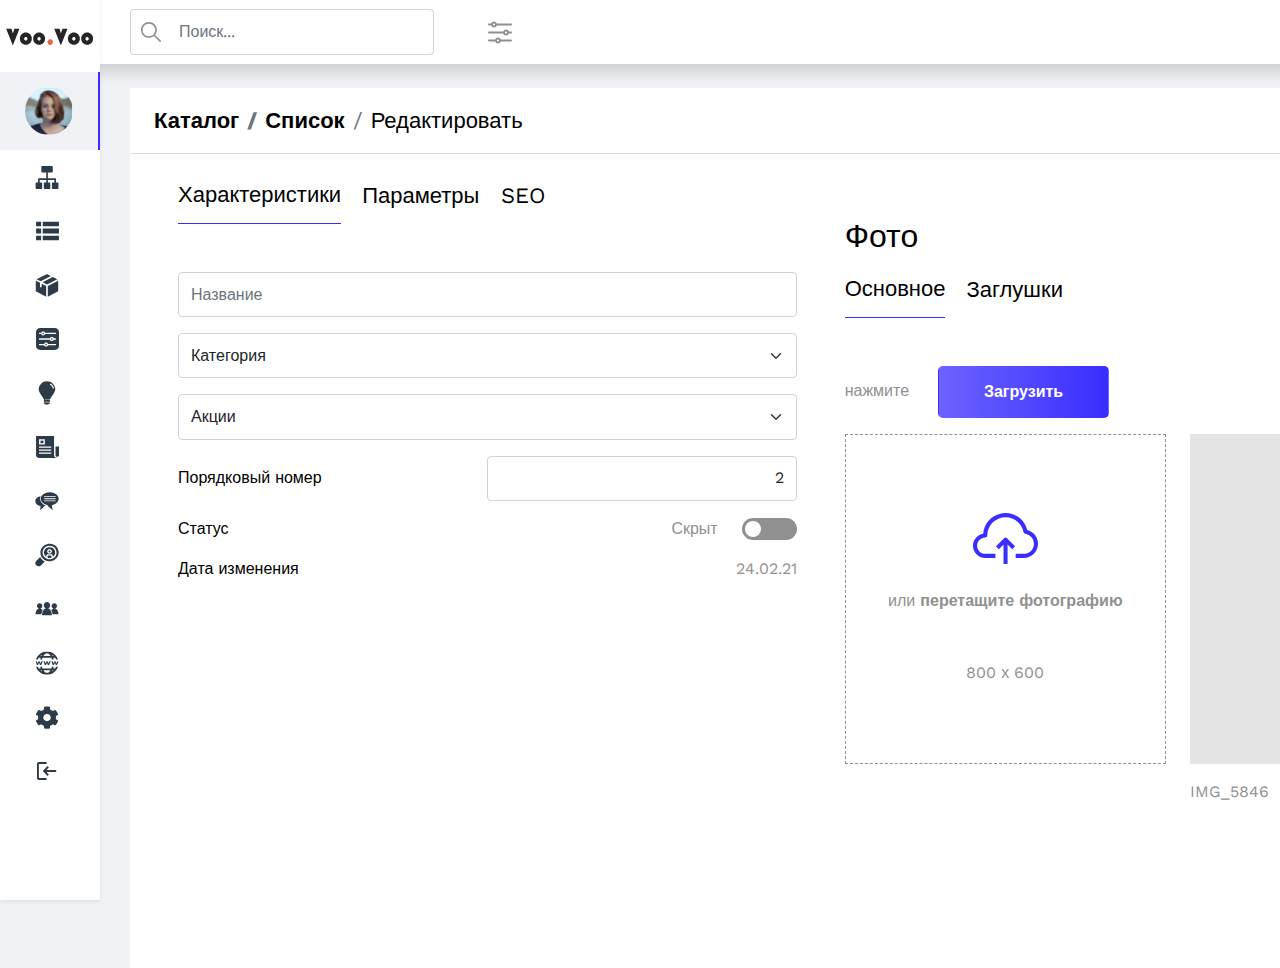
==== commit 02c80c3b: "16.03.2021" ====
--- a/cat-edit.html
+++ b/cat-edit.html
@@ -115,7 +115,7 @@
             <!-- main content -->
             <article class="bg-white mt-4" style="width: 106rem; height: 55rem; margin-left: 130px;">
                 <!-- breadcrumb -->
-                <div class="py-2 px-4 border-bottom">
+                <div class="py-3 px-4 border-bottom">
                     <nav aria-label="breadcrumb">
                         <ol class="breadcrumb fw-bold mb-0">
                             <li class="breadcrumb-item"><a href="#">Каталог</a></li>
@@ -158,8 +158,8 @@
                                         <option value="3">Категория 3</option>
                                     </select>
                                     <div class="d-flex align-items-center justify-content-between mb-3">
-                                        <label for="" class="form-label w-50 mb-0">Порядковый номер</label>
-                                        <input value="2" type="text" class="form-control w-50 text-end" id="" placeholder="Название">
+                                        <label for="number-input" class="form-label w-50 mb-0">Порядковый номер</label>
+                                        <input value="2" type="text" class="form-control w-50 text-end" id="number-input" placeholder="Название">
                                     </div>
                                     <div class="form-check form-switch mb-3 ps-0 d-flex justify-content-between">
                                         <label class="form-check-label" for="status-switch">Статус</label>
@@ -188,7 +188,10 @@
                                         <div class="tab-pane fade show active" id="main" role="tabpanel" aria-labelledby="main-tab">
                                             <div class="mb-3">
                                                 <span class="text-muted me-4">нажмите</span>
-                                                <button class="btn btn-primary">Загрузить</button>
+                                                <div class="position-relative d-inline-block">
+                                                    <input type="file" class="top-0 start-0 w-100 h-100 position-absolute">
+                                                    <div class="btn btn-primary">Загрузить</div>
+                                                </div>
                                             </div>
                                             <div class="d-flex row row-cols-2 gx-4 align-items-start">
                                                 <div>
@@ -241,49 +244,95 @@
                         <!-- characteristics Tab End -->
                         <!-- Options Tab -->
                         <div class="tab-pane fade" id="options" role="tabpanel" aria-labelledby="options-tab">
-                            <div class="border-bottom">
-                                <button type="button" class="btn btn-primary">Общие</button>
-                                <button type="button" class="btn btn-gray pe-5" data-bs-toggle="modal" data-bs-target="#addGroupModal">Добавить группу</button>
-                            </div>
-                            <div class="row row-cols-2 pt-3 pb-2 border-bottom">
-                                <div>
-                                    <span class="text-muted fs-4.4 me-3">Название параметра</span>
-                                    <button type="button" class="btn btn-primary" data-bs-toggle="modal" data-bs-target="#addOptionModal">Добавить</button>
+                            <ul class="nav fw-medium border-bottom" id="myTab" role="tablist">
+                                <li role="presentation">
+                                    <button class="btn btn-3 active" id="common-group" data-bs-toggle="tab" data-bs-target="#common" type="button" role="tab" aria-controls="common" aria-selected="true">Общие</button>
+                                </li>
+                                <li role="presentation">
+                                    <button class="btn btn-3" id="second-group" data-bs-toggle="tab" data-bs-target="#second" type="button" role="tab" aria-controls="second" aria-selected="false">Вторая группа</button>
+                                </li>
+                                <button type="button" class="btn btn-gray pe-5 order-1" data-bs-toggle="modal" data-bs-target="#addGroupModal">Добавить группу</button>
+                            </ul>
+                            <div class="tab-content" id="myTabContent">
+                                <div class="tab-pane fade show active" id="common" role="tabpanel">
+                                    <div class="row row-cols-2 pt-3 pb-2 border-bottom">
+                                        <div>
+                                            <span class="text-muted fs-4.4 me-3">Название параметра</span>
+                                            <button type="button" class="btn btn-primary" data-bs-toggle="modal" data-bs-target="#addOptionModal">Добавить</button>
+                                        </div>
+                                        <div class="d-flex justify-content-between align-items-center">
+                                            <div>
+                                                <span class="text-muted fs-4.4 me-3">Значение параметра</span>
+                                                <button type="button" class="btn btn-primary" data-bs-toggle="modal" data-bs-target="#addOptionValueModal">Добавить</button>
+                                            </div>
+                                            <button class="btn btn-link p-1 btn-search"></button>
+                                        </div>
+                                    </div>
+                                    <div class="row row-cols-2 gx-0 fs-4.4">
+                                        <ul class="nav nav-tabs-3 flex-column fw-medium" id="myTab" role="tablist">
+                                            <li class="nav-item-3" role="presentation">
+                                                <button class="nav-link-3 active p-3 border" id="option-1-tab" data-bs-toggle="tab" data-bs-target="#option-1" type="button" role="tab" aria-controls="option-1" aria-selected="true">Диагональ</button>
+                                            </li>
+                                            <li class="nav-item-3" role="presentation">
+                                                <button class="nav-link-3 p-3 border" id="option-2-tab" data-bs-toggle="tab" data-bs-target="#option-2" type="button" role="tab" aria-controls="option-2" aria-selected="false">Память</button>
+                                            </li>
+                                        </ul>
+                                        <div class="tab-content" id="myTabContent">
+                                            <div class="tab-pane fade show active" id="option-1" role="tabpanel" aria-labelledby="option-1">
+                                                <div class="border p-3">27 дюймов</div>
+                                                <div class="border p-3">54 дюймов</div>
+                                                <div class="border p-3">27 дюймов</div>
+                                                <div class="border p-3">54 дюймов</div>
+                                                <div class="border p-3">27 дюймов</div>
+                                                <div class="border p-3">54 дюймов</div>
+                                            </div>
+                                            <div class="tab-pane fade" id="option-2" role="tabpanel" aria-labelledby="option-2">
+                                                <div class="border p-3">16гБ</div>
+                                                <div class="border p-3">16гБ</div>
+                                                <div class="border p-3">Lorem ipsum, dolor sit amet consectetur adipisicing elit. Veniam deserunt officia, voluptate nobis possimus reprehenderit iusto, aliquam necessitatibus molestiae pariatur ipsam vitae incidunt magni, earum
+                                                    assumenda! Deleniti optio minus eius?</div>
+                                            </div>
+                                        </div>
+                                    </div>
                                 </div>
-                                <div class="d-flex justify-content-between align-items-center">
-                                    <div>
-                                        <span class="text-muted fs-4.4 me-3">Значение параметра</span>
-                                        <button type="button" class="btn btn-primary" data-bs-toggle="modal" data-bs-target="#addOptionValueModal">Добавить</button>
-                                    </div>
-                                    <button class="btn btn-link p-1 btn-search"></button>
+                                <div class="tab-pane fade" id="second" role="tabpanel">
+                                    <div class="row row-cols-2 pt-3 pb-2 border-bottom">
+                                        <div>
+                                            <span class="text-muted fs-4.4 me-3">Название параметра</span>
+                                            <button type="button" class="btn btn-primary" data-bs-toggle="modal" data-bs-target="#addOptionModal">Добавить</button>
+                                        </div>
+                                        <div class="d-flex justify-content-between align-items-center">
+                                            <div>
+                                                <span class="text-muted fs-4.4 me-3">Значение параметра</span>
+                                                <button type="button" class="btn btn-primary" data-bs-toggle="modal" data-bs-target="#addOptionValueModal">Добавить</button>
+                                            </div>
+                                            <button class="btn btn-link p-1 btn-search"></button>
+                                        </div>
+                                    </div>
+                                    <div class="row row-cols-2 gx-0 fs-4.4">
+                                        <ul class="nav nav-tabs-3 flex-column fw-medium" id="myTab" role="tablist">
+                                            <li class="nav-item-3" role="presentation">
+                                                <button class="nav-link-3 active p-3 border" id="option-3-tab" data-bs-toggle="tab" data-bs-target="#option-3" type="button" role="tab" aria-controls="option-3" aria-selected="true">Цвет</button>
+                                            </li>
+                                            <li class="nav-item-3" role="presentation">
+                                                <button class="nav-link-3 p-3 border" id="option-4-tab" data-bs-toggle="tab" data-bs-target="#option-4" type="button" role="tab" aria-controls="option-4" aria-selected="false">Размер</button>
+                                            </li>
+                                        </ul>
+                                        <div class="tab-content" id="myTabContent">
+                                            <div class="tab-pane fade show active" id="option-3" role="tabpanel" aria-labelledby="option-3">
+                                                <div class="border p-3">зеленый</div>
+                                                <div class="border p-3">54 дюймов</div>
+                                                <div class="border p-3">27 дюймов</div>
+                                            </div>
+                                            <div class="tab-pane fade" id="option-4" role="tabpanel" aria-labelledby="option-4">
+                                                <div class="border p-3">16гБ</div>
+                                                <div class="border p-3">16гБ</div>
+                                                <div class="border p-3">Lorem ipsum, dolor sit amet consectetur adipisicing elit. Veniam deserunt officia, voluptate nobis possimus reprehenderit iusto, aliquam necessitatibus molestiae pariatur ipsam vitae incidunt magni, earum
+                                                    assumenda! Deleniti optio minus eius?</div>
+                                            </div>
+                                        </div>
+                                    </div>
                                 </div>
-                            </div>
-                            <div class="row row-cols-2 gx-0 fs-4.4">
-                                <ul class="nav nav-tabs-3 flex-column fw-medium" id="myTab" role="tablist">
-                                    <li class="nav-item-3" role="presentation">
-                                        <button class="nav-link-3 active p-3 border" id="option-1-tab" data-bs-toggle="tab" data-bs-target="#option-1" type="button" role="tab" aria-controls="option-1" aria-selected="true">Диагональ</button>
-                                    </li>
-                                    <li class="nav-item-3" role="presentation">
-                                        <button class="nav-link-3 p-3 border" id="option-2-tab" data-bs-toggle="tab" data-bs-target="#option-2" type="button" role="tab" aria-controls="option-2" aria-selected="false">Память</button>
-                                    </li>
-                                </ul>
-                                <div class="tab-content" id="myTabContent">
-                                    <div class="tab-pane fade show active" id="option-1" role="tabpanel" aria-labelledby="option-1">
-                                        <div class="border p-3">27 дюймов</div>
-                                        <div class="border p-3">54 дюймов</div>
-                                        <div class="border p-3">27 дюймов</div>
-                                        <div class="border p-3">54 дюймов</div>
-                                        <div class="border p-3">27 дюймов</div>
-                                        <div class="border p-3">54 дюймов</div>
-                                    </div>
-                                    <div class="tab-pane fade" id="option-2" role="tabpanel" aria-labelledby="option-2">
-                                        <div class="border p-3">16гБ</div>
-                                        <div class="border p-3">16гБ</div>
-                                        <div class="border p-3">Lorem ipsum, dolor sit amet consectetur adipisicing elit. Veniam deserunt officia, voluptate nobis possimus reprehenderit iusto, aliquam necessitatibus molestiae pariatur ipsam vitae incidunt magni, earum assumenda!
-                                            Deleniti optio minus eius?</div>
-                                    </div>
-                                </div>
-
                             </div>
                         </div>
                         <!-- Options Tab End -->
--- a/css/style.css
+++ b/css/style.css
@@ -145,6 +145,7 @@
 }
 
 .form-check-input:checked + .box,
+.form-check-input:checked + .folder,
 .modal-content {
   -webkit-box-shadow: 0px 0px 10px rgba(0, 0, 0, 0.2);
           box-shadow: 0px 0px 10px rgba(0, 0, 0, 0.2);
@@ -200,10 +201,12 @@
 
 .overflow-auto::-webkit-scrollbar-button:vertical:start:decrement {
   background-color: transparent;
+  height: 0;
 }
 
 .overflow-auto::-webkit-scrollbar-button:vertical:end:increment {
   background-color: transparent;
+  height: 0;
 }
 
 .overflow-auto-hidden {
@@ -229,7 +232,7 @@
 }
 
 #status-switch:checked + .status-state:before {
-  color: #3B2FFF;
+  color: #392DFF;
   content: 'Активен';
 }
 
@@ -254,7 +257,27 @@
 }
 
 .nav-link-3.active {
-  background-color: rgba(59, 47, 255, 0.1);
+  background-color: rgba(57, 45, 255, 0.1);
   border: none !important;
 }
+
+.btn-3 {
+  background-color: white;
+  color: #392DFF;
+  border-radius: 5px 5px 0px 0px;
+  border: 1px solid #392DFF;
+}
+
+.btn-3.active {
+  background-color: #392DFF;
+  color: white;
+}
+
+.btn-3.active:hover {
+  color: white;
+}
+
+.btn-3:hover {
+  color: #392DFF;
+}
 /*# sourceMappingURL=style.css.map */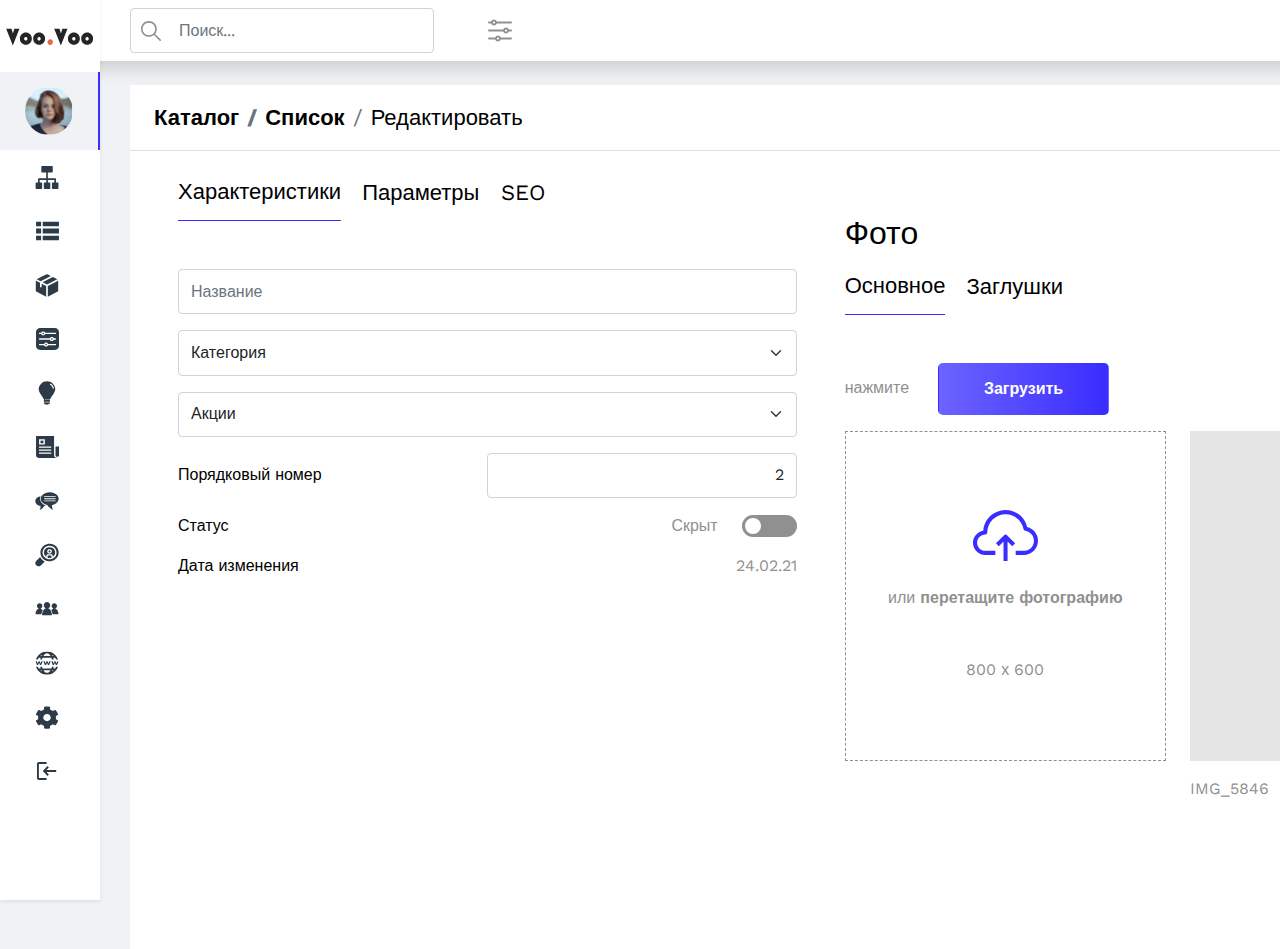
==== commit 882145dd: "19.03.2021" ====
--- a/cat-edit.html
+++ b/cat-edit.html
@@ -5,208 +5,205 @@
     <meta charset="UTF-8">
     <meta http-equiv="X-UA-Compatible" content="IE=edge">
     <!-- <meta name="viewport" content="width=device-width, initial-scale=1.0"> -->
-    <title>Редактирование чего-то</title>
+    <title>Редактирование Категории</title>
     <link rel="stylesheet" href="css/bootstrap.css">
     <link rel="stylesheet" href="css/style.css">
 </head>
 
-<body class="position-relative h-100">
-
-    <div class="d-flex h-100">
-        <nav class="navigation position-fixed shadow-sm d-lex fle-column align-items-stretch bg-white top-0 bottom-0 start-0 h-100 d-inline-block overflow-auto-hidden">
-            <a href="index.html" class="my-4 d-block text-center">
-                <img src="img/images/logo.svg" width="88" height="18" alt="Voo Voo Логотип">
-            </a>
-            <div class="nav-item mx-auto">
-                <div class="nav-link active text-center px-0">
-                    <img class="rounded-circle user mx-auto" src="img/images/user.jpg" alt="Пользователь">
-                </div>
-            </div>
-            <div class="">
-                <div class="nav-item">
-                    <a class="nav-link" href="index.html">
-                        <img class="nav-icon" src="img/icons/icon1.svg">
-                        <span>Структура сайта</span>
-                    </a>
-                </div>
-                <div class="nav-item">
-                    <a class="nav-link" href="edit.html">
-                        <img class="nav-icon" src="img/icons/icon2.svg">
-                        <span>Каталог</span>
-                    </a>
-                </div>
-                <div class="nav-item">
-                    <a class="nav-link" href="items.html">
-                        <img class="nav-icon" src="img/icons/icon3.svg">
-                        <span>Товары</span>
-                    </a>
-                </div>
-                <div class="nav-item">
-                    <a class="nav-link" href="photos.html">
-                        <img class="nav-icon" src="img/icons/icon4.svg">
-                        <span>Фильтрация</span>
-                    </a>
-                </div>
-                <div class="nav-item">
-                    <a class="nav-link" href="promo.html">
-                        <img class="nav-icon" src="img/icons/icon5.svg">
-                        <span>Квиз</span>
-                    </a>
-                </div>
-                <div class="nav-item">
-                    <a class="nav-link" href="#">
-                        <img class="nav-icon" src="img/icons/icon6.svg">
-                        <span>Новости</span>
-                    </a>
-                </div>
-                <div class="nav-item">
-                    <a class="nav-link" href="#">
-                        <img class="nav-icon" src="img/icons/icon7.svg">
-                        <span>Отзывы</span>
-                    </a>
-                </div>
-                <div class="nav-item">
-                    <a class="nav-link" href="#">
-                        <img class="nav-icon" src="img/icons/icon8.svg">
-                        <span>Вакансии</span>
-                    </a>
-                </div>
-                <div class="nav-item">
-                    <a class="nav-link" href="#">
-                        <img class="nav-icon" src="img/icons/icon9.svg">
-                        <span>Сотрудники</span>
-                    </a>
-                </div>
-                <div class="nav-item">
-                    <a class="nav-link" href="#">
-                        <img class="nav-icon" src="img/icons/icon10.svg">
-                        <span>Домен и хостинг</span>
-                    </a>
-                </div>
-                <div class="nav-item">
-                    <a class="nav-link" href="#">
-                        <img class="nav-icon" src="img/icons/icon11.svg">
-                        <span>Настройки</span>
-                    </a>
-                </div>
-                <div class="nav-item">
-                    <a class="nav-link" href="#">
-                        <img class="nav-icon" src="img/icons/icon12.svg">
-                        <span>Выйти</span>
-                    </a>
-                </div>
-            </div>
+<body class="position-relative h-100 d-flex">
+    <!-- left nav -->
+    <nav class="navigation position-fixed shadow-sm bg-white top-0 bottom-0 start-0 h-100 overflow-auto-hidden">
+        <a href="index.html" class="my-4 d-block text-center">
+            <img src="img/images/logo.svg" width="88" height="18" alt="Voo Voo Логотип">
+        </a>
+        <div class="nav-item mx-auto">
+            <div class="nav-link active text-center px-0">
+                <img class="rounded-circle user mx-auto" src="img/images/user.jpg" alt="Пользователь">
+            </div>
+        </div>
+        <div>
+            <div class="nav-item">
+                <a class="nav-link" href="index.html">
+                    <img class="nav-icon" src="img/icons/icon1.svg">
+                    <span>Структура сайта</span>
+                </a>
+            </div>
+            <div class="nav-item">
+                <a class="nav-link" href="edit.html">
+                    <img class="nav-icon" src="img/icons/icon2.svg">
+                    <span>Каталог</span>
+                </a>
+            </div>
+            <div class="nav-item">
+                <a class="nav-link" href="items.html">
+                    <img class="nav-icon" src="img/icons/icon3.svg">
+                    <span>Товары</span>
+                </a>
+            </div>
+            <div class="nav-item">
+                <a class="nav-link" href="photos.html">
+                    <img class="nav-icon" src="img/icons/icon4.svg">
+                    <span>Фильтрация</span>
+                </a>
+            </div>
+            <div class="nav-item">
+                <a class="nav-link" href="promo.html">
+                    <img class="nav-icon" src="img/icons/icon5.svg">
+                    <span>Квиз</span>
+                </a>
+            </div>
+            <div class="nav-item">
+                <a class="nav-link" href="#">
+                    <img class="nav-icon" src="img/icons/icon6.svg">
+                    <span>Новости</span>
+                </a>
+            </div>
+            <div class="nav-item">
+                <a class="nav-link" href="#">
+                    <img class="nav-icon" src="img/icons/icon7.svg">
+                    <span>Отзывы</span>
+                </a>
+            </div>
+            <div class="nav-item">
+                <a class="nav-link" href="#">
+                    <img class="nav-icon" src="img/icons/icon8.svg">
+                    <span>Вакансии</span>
+                </a>
+            </div>
+            <div class="nav-item">
+                <a class="nav-link" href="#">
+                    <img class="nav-icon" src="img/icons/icon9.svg">
+                    <span>Сотрудники</span>
+                </a>
+            </div>
+            <div class="nav-item">
+                <a class="nav-link" href="#">
+                    <img class="nav-icon" src="img/icons/icon10.svg">
+                    <span>Домен и хостинг</span>
+                </a>
+            </div>
+            <div class="nav-item">
+                <a class="nav-link" href="#">
+                    <img class="nav-icon" src="img/icons/icon11.svg">
+                    <span>Настройки</span>
+                </a>
+            </div>
+            <div class="nav-item">
+                <a class="nav-link" href="#">
+                    <img class="nav-icon" src="img/icons/icon12.svg">
+                    <span>Выйти</span>
+                </a>
+            </div>
+        </div>
+    </nav>
+    <div>
+        <!-- top nav -->
+        <nav class="bg-white shadow w-100 d-flex align-items-center py-2" style="padding-left: 130px;">
+            <div class="d-inline-block" style="width: 19rem;">
+                <input class="form-control ps-5 col-3 form-search" list="datalistOptions" id="exampleDataList" placeholder="Поиск...">
+                <datalist id="datalistOptions">
+                    <option value="San Francisco">
+                    <option value="New York">
+                    <option value="Seattle">
+                </datalist>
+            </div>
+            <button class="btn btn-link btn-filter p-0 ms-5"></button>
         </nav>
-
-        <div>
-            <!-- верхний блок -->
-            <nav class="bg-white shadow top-0 start-0 end-0 w-100 d-inline-block ps- d-flex align-items-center" style="height: 4rem; padding-left: 130px;">
-                <div class="d-inline-block" style="width: 19rem;">
-                    <input class="form-control ps-5 col-3 form-search" list="datalistOptions" id="exampleDataList" placeholder="Поиск...">
-                    <datalist id="datalistOptions">
-                        <option value="San Francisco">
-                        <option value="New York">
-                        <option value="Seattle">
-                    </datalist>
-                </div>
-                <button class="btn btn-link btn-filter p-0 ms-5"></button>
-            </nav>
-
-            <!-- main content -->
-            <article class="bg-white mt-4" style="width: 106rem; height: 55rem; margin-left: 130px;">
-                <!-- breadcrumb -->
-                <div class="py-3 px-4 border-bottom">
-                    <nav aria-label="breadcrumb">
-                        <ol class="breadcrumb fw-bold mb-0">
-                            <li class="breadcrumb-item"><a href="#">Каталог</a></li>
-                            <li class="breadcrumb-item"><a href="#">Список</a></li>
-                            <li class="breadcrumb-item active fw-normal" aria-current="page">Редактировать</li>
-                        </ol>
-                    </nav>
-                </div>
-                <!-- tabs group -->
-                <div class=" px-5 pt-4">
-                    <!-- tabs links -->
-                    <ul class="nav nav-tabs fw-medium" id="myTab" role="tablist">
-                        <li class="nav-item" role="presentation">
-                            <button class="nav-link active" id="characteristics-tab" data-bs-toggle="tab" data-bs-target="#characteristics" type="button" role="tab" aria-controls="characteristics" aria-selected="true">Характеристики</button>
-                        </li>
-                        <li class="nav-item" role="presentation">
-                            <button class="nav-link" id="options-tab" data-bs-toggle="tab" data-bs-target="#options" type="button" role="tab" aria-controls="options" aria-selected="false">Параметры</button>
-                        </li>
-                        <li class="nav-item" role="presentation">
-                            <button class="nav-link" id="seo-tab" data-bs-toggle="tab" data-bs-target="#seo" type="button" role="tab" aria-controls="seo" aria-selected="false">SEO</button>
-                        </li>
-                    </ul>
-                    <!-- tabs content -->
-                    <div class="tab-content pt-5" id="myTabContent">
-                        <!-- characteristics Tab -->
-                        <div class="tab-pane fade show active d-flx" id="characteristics" role="tabpanel" aria-labelledby="characteristics-tab">
-                            <div class="d-flex">
-                                <div class="col-5 pe-5">
-                                    <div class="mb-3">
-                                        <input type="text" class="form-control" id="exampleFormControlInput1" placeholder="Название">
-                                    </div>
-                                    <select class="form-select mb-3">
+        <!-- main content -->
+        <main class="bg-white mt-4" style="width: 106rem; height: 54rem; margin-left: 130px;">
+            <!-- breadcrumb -->
+            <div class="py-3 px-4 border-bottom">
+                <nav aria-label="breadcrumb">
+                    <ol class="breadcrumb fw-bold mb-0">
+                        <li class="breadcrumb-item"><a href="#">Каталог</a></li>
+                        <li class="breadcrumb-item"><a href="#">Список</a></li>
+                        <li class="breadcrumb-item active fw-normal" aria-current="page">Редактировать</li>
+                    </ol>
+                </nav>
+            </div>
+            <!-- tabs group -->
+            <div class=" px-5 pt-4">
+                <!-- tabs links -->
+                <ul class="nav nav-tabs fw-medium" id="myTab" role="tablist">
+                    <li class="nav-item" role="presentation">
+                        <button class="nav-link active" id="characteristics-tab" data-bs-toggle="tab" data-bs-target="#characteristics" type="button" role="tab" aria-controls="characteristics" aria-selected="true">Характеристики</button>
+                    </li>
+                    <li class="nav-item" role="presentation">
+                        <button class="nav-link" id="options-tab" data-bs-toggle="tab" data-bs-target="#options" type="button" role="tab" aria-controls="options" aria-selected="false">Параметры</button>
+                    </li>
+                    <li class="nav-item" role="presentation">
+                        <button class="nav-link" id="seo-tab" data-bs-toggle="tab" data-bs-target="#seo" type="button" role="tab" aria-controls="seo" aria-selected="false">SEO</button>
+                    </li>
+                </ul>
+                <!-- tabs content -->
+                <div class="tab-content pt-5" id="myTabContent">
+                    <!-- characteristics Tab -->
+                    <div class="tab-pane fade show active d-flx" id="characteristics" role="tabpanel" aria-labelledby="characteristics-tab">
+                        <div class="d-flex">
+                            <div class="col-5 pe-5">
+                                <div class="mb-3">
+                                    <input type="text" class="form-control" id="exampleFormControlInput1" placeholder="Название">
+                                </div>
+                                <select class="form-select mb-3">
                                         <option value="1" selected>Категория</option>
                                         <option value="2">Категория 2</option>
                                         <option value="3">Категория 3</option>
                                     </select>
-                                    <select class="form-select mb-3">
+                                <select class="form-select mb-3">
                                         <option value="1" selected>Акции</option>
                                         <option value="2">Категория 2</option>
                                         <option value="3">Категория 3</option>
                                     </select>
-                                    <div class="d-flex align-items-center justify-content-between mb-3">
-                                        <label for="number-input" class="form-label w-50 mb-0">Порядковый номер</label>
-                                        <input value="2" type="text" class="form-control w-50 text-end" id="number-input" placeholder="Название">
-                                    </div>
-                                    <div class="form-check form-switch mb-3 ps-0 d-flex justify-content-between">
-                                        <label class="form-check-label" for="status-switch">Статус</label>
-                                        <div class="d-flex align-items-center fs-6 flex-row-reverse">
-                                            <input class="form-check-input m-0 float-none" type="checkbox" id="status-switch">
-                                            <span class="text-muted me-4 status-state"></span>
-                                        </div>
-                                    </div>
-                                    <div class="d-flex align-items-center justify-content-between">
-                                        <span>Дата изменения</span>
-                                        <span class="text-muted">24.02.21</span>
-                                    </div>
-                                </div>
-                                <div class="col-5 position-relative">
-                                    <div class="h2 position-absolute" style="top: -55px;">Фото</div>
-                                    <ul class="nav nav-tabs fw-medium" id="myTab" role="tablist">
-                                        <li class="nav-item" role="presentation">
-                                            <button class="nav-link active" id="main-tab" data-bs-toggle="tab" data-bs-target="#main" type="button" role="tab" aria-controls="main" aria-selected="true">Основное</button>
-                                        </li>
-                                        <li class="nav-item" role="presentation">
-                                            <button class="nav-link" id="plug-tab" data-bs-toggle="tab" data-bs-target="#plug" type="button" role="tab" aria-controls="plug" aria-selected="false">Заглушки</button>
-                                        </li>
-                                    </ul>
-                                    <div class="tab-content pt-5" id="myTabContent">
-                                        <!-- Main Photo Tab -->
-                                        <div class="tab-pane fade show active" id="main" role="tabpanel" aria-labelledby="main-tab">
-                                            <div class="mb-3">
-                                                <span class="text-muted me-4">нажмите</span>
-                                                <div class="position-relative d-inline-block">
-                                                    <input type="file" class="top-0 start-0 w-100 h-100 position-absolute">
-                                                    <div class="btn btn-primary">Загрузить</div>
-                                                </div>
+                                <div class="d-flex align-items-center justify-content-between mb-3">
+                                    <label for="number-input" class="form-label w-50 mb-0">Порядковый номер</label>
+                                    <input value="2" type="text" class="form-control w-50 text-end" id="number-input" placeholder="Название">
+                                </div>
+                                <div class="form-check form-switch mb-3 ps-0 d-flex justify-content-between">
+                                    <label class="form-check-label" for="status-switch">Статус</label>
+                                    <div class="d-flex align-items-center fs-6 flex-row-reverse">
+                                        <input class="form-check-input m-0 float-none" type="checkbox" id="status-switch">
+                                        <span class="text-muted me-4 status-state"></span>
+                                    </div>
+                                </div>
+                                <div class="d-flex align-items-center justify-content-between">
+                                    <span>Дата изменения</span>
+                                    <span class="text-muted">24.02.21</span>
+                                </div>
+                            </div>
+                            <div class="col-5 position-relative">
+                                <div class="h2 position-absolute" style="top: -55px;">Фото</div>
+                                <ul class="nav nav-tabs fw-medium" id="myTab" role="tablist">
+                                    <li class="nav-item" role="presentation">
+                                        <button class="nav-link active" id="main-tab" data-bs-toggle="tab" data-bs-target="#main" type="button" role="tab" aria-controls="main" aria-selected="true">Основное</button>
+                                    </li>
+                                    <li class="nav-item" role="presentation">
+                                        <button class="nav-link" id="plug-tab" data-bs-toggle="tab" data-bs-target="#plug" type="button" role="tab" aria-controls="plug" aria-selected="false">Заглушки</button>
+                                    </li>
+                                </ul>
+                                <div class="tab-content pt-5" id="myTabContent">
+                                    <!-- Main Photo Tab -->
+                                    <div class="tab-pane fade show active" id="main" role="tabpanel" aria-labelledby="main-tab">
+                                        <div class="mb-3">
+                                            <span class="text-muted me-4">нажмите</span>
+                                            <div class="position-relative d-inline-block">
+                                                <input type="file" class="top-0 start-0 w-100 h-100 position-absolute">
+                                                <div class="btn btn-primary">Загрузить</div>
                                             </div>
-                                            <div class="d-flex row row-cols-2 gx-4 align-items-start">
-                                                <div>
-                                                    <div class="border-dashed text-center text-muted d-flex flex-column align-items-center justify-content-center py-5" style="height: 20.625rem;">
-                                                        <svg width="65" height="53" viewBox="0 0 65 53" fill="none" xmlns="http://www.w3.org/2000/svg">
+                                        </div>
+                                        <div class="d-flex row row-cols-2 gx-4 align-items-start">
+                                            <div>
+                                                <div class="border-dashed text-center text-muted d-flex flex-column align-items-center justify-content-center py-5" style="height: 20.625rem;">
+                                                    <svg width="65" height="53" viewBox="0 0 65 53" fill="none" xmlns="http://www.w3.org/2000/svg">
                                                             <path d="M54.1567 17.8931C51.1526 5.92548 39.0158 -1.34077 27.0482 1.66337C17.6959 4.01111 10.905 12.0942 10.2053 21.7113C3.56472 22.8064 -0.930829 29.0773 0.164276 35.7179C1.13777 41.6214 6.25317 45.9449 12.2363 45.9211H22.3915V41.8591H12.2363C7.74953 41.8591 4.11221 38.2217 4.11221 33.735C4.11221 29.2482 7.74953 25.6108 12.2363 25.6108C13.3581 25.6108 14.2674 24.7016 14.2674 23.5798C14.2572 13.4845 22.433 5.29231 32.5283 5.28228C41.2673 5.27352 48.7901 11.4517 50.4806 20.0255C50.6475 20.8816 51.3422 21.5356 52.2069 21.6503C57.7595 22.441 61.6196 27.5832 60.829 33.1357C60.1191 38.1216 55.862 41.8339 50.8258 41.8591H42.7017V45.9211H50.8258C58.6778 45.8974 65.0237 39.5128 64.9999 31.6609C64.9801 25.1248 60.5062 19.4441 54.1567 17.8931Z" fill="#392DFF"/>
                                                             <path d="M31.1048 26.2L22.9807 34.3241L25.8445 37.1878L30.5158 32.5368V52.0143H34.5779V32.5368L39.2289 37.1878L42.0927 34.3241L33.9686 26.2C33.1763 25.4124 31.897 25.4124 31.1048 26.2Z" fill="#392DFF"/>
                                                         </svg>
-                                                        <span class="mt-4 mb-5">или <span class="fw-bold">перетащите фотографию</span></span>
-                                                        <span>800 х 600</span>
-                                                    </div>
+                                                    <span class="mt-4 mb-5">или <span class="fw-bold">перетащите фотографию</span></span>
+                                                    <span>800 х 600</span>
                                                 </div>
-                                                <div>
-                                                    <div class="mb-3 d-flex" style="background-color: #E5E5E5; height: 20.625rem;">
-                                                        <svg class="m-auto" width="120" height="151" viewBox="0 0 120 151" fill="none" xmlns="http://www.w3.org/2000/svg">
+                                            </div>
+                                            <div>
+                                                <div class="mb-3 d-flex" style="background-color: #E5E5E5; height: 20.625rem;">
+                                                    <svg class="m-auto" width="120" height="151" viewBox="0 0 120 151" fill="none" xmlns="http://www.w3.org/2000/svg">
                                                         <path d="M108.649 105.405H11.3513C9.20166 105.403 7.14083 104.548 5.62082 103.028C4.10081 101.508 3.24574 99.4469 3.24316 97.2973V38.9189C3.24574 36.7693 4.10081 34.7085 5.62082 33.1885C7.14083 31.6685 9.20166 30.8134 11.3513 30.8108H37.5924C37.9097 30.8108 38.22 30.7177 38.4849 30.543C38.7498 30.3683 38.9576 30.1198 39.0826 29.8281L42.2626 22.4092C42.6373 21.5342 43.2605 20.7884 44.0549 20.2641C44.8492 19.7398 45.78 19.46 46.7318 19.4595H73.268C74.2199 19.4596 75.1509 19.739 75.9456 20.263C76.7403 20.787 77.3638 21.5327 77.7388 22.4076L80.9188 29.8281C81.0439 30.1198 81.2517 30.3683 81.5166 30.543C81.7815 30.7177 82.0918 30.8108 82.4091 30.8108H108.649C110.798 30.8134 112.859 31.6685 114.379 33.1885C115.899 34.7085 116.754 36.7693 116.757 38.9189V97.2973C116.754 99.4469 115.899 101.508 114.379 103.028C112.859 104.548 110.798 105.403 108.649 105.405ZM11.3513 34.0541C10.061 34.0541 8.82363 34.5666 7.91129 35.479C6.99895 36.3913 6.48641 37.6287 6.48641 38.9189V97.2973C6.48641 98.5875 6.99895 99.8249 7.91129 100.737C8.82363 101.65 10.061 102.162 11.3513 102.162H108.649C109.939 102.162 111.176 101.65 112.089 100.737C113.001 99.8249 113.513 98.5875 113.513 97.2973V38.9189C113.513 37.6287 113.001 36.3913 112.089 35.479C111.176 34.5666 109.939 34.0541 108.649 34.0541H82.4075C81.4556 34.054 80.5246 33.7746 79.7299 33.2506C78.9352 32.7265 78.3117 31.9809 77.9367 31.106L74.7567 23.6854C74.6318 23.394 74.4242 23.1457 74.1596 22.971C73.895 22.7963 73.5851 22.7031 73.268 22.7027H46.7318C46.4145 22.7028 46.1042 22.7959 45.8393 22.9706C45.5744 23.1452 45.3666 23.3938 45.2415 23.6854L42.0615 31.1043C41.6868 31.9793 41.0637 32.7251 40.2693 33.2494C39.4749 33.7737 38.5442 34.0535 37.5924 34.0541H11.3513Z" fill="#909090"/>
                                                         <path d="M30.8109 34.054H16.2163C15.7863 34.054 15.3738 33.8831 15.0697 33.579C14.7656 33.2749 14.5947 32.8624 14.5947 32.4324V25.9459C14.5947 25.0857 14.9364 24.2608 15.5447 23.6526C16.1529 23.0443 16.9778 22.7026 17.838 22.7026H29.1893C30.0495 22.7026 30.8744 23.0443 31.4826 23.6526C32.0909 24.2608 32.4326 25.0857 32.4326 25.9459V32.4324C32.4326 32.8624 32.2617 33.2749 31.9576 33.579C31.6535 33.8831 31.241 34.054 30.8109 34.054ZM17.838 30.8107H29.1893V25.9459H17.838V30.8107Z" fill="#909090"/>
                                                         <path d="M41.8864 85.9459H4.86479C4.43471 85.9459 4.02224 85.7751 3.71813 85.471C3.41401 85.1669 3.24316 84.7544 3.24316 84.3243V51.8919C3.24316 51.4618 3.41401 51.0493 3.71813 50.7452C4.02224 50.4411 4.43471 50.2703 4.86479 50.2703H41.8864C42.3165 50.2703 42.729 50.4411 43.0331 50.7452C43.3372 51.0493 43.508 51.4618 43.508 51.8919C43.508 52.322 43.3372 52.7344 43.0331 53.0385C42.729 53.3427 42.3165 53.5135 41.8864 53.5135H6.48641V82.7027H41.8864C42.3165 82.7027 42.729 82.8736 43.0331 83.1777C43.3372 83.4818 43.508 83.8942 43.508 84.3243C43.508 84.7544 43.3372 85.1669 43.0331 85.471C42.729 85.7751 42.3165 85.9459 41.8864 85.9459Z" fill="#909090"/>
@@ -230,119 +227,119 @@
                                                         </clipPath>
                                                         </defs>
                                                         </svg>
-                                                    </div>
-                                                    <div class="text-muted">IMG_5846</div>
                                                 </div>
+                                                <div class="text-muted">IMG_5846</div>
                                             </div>
                                         </div>
-                                        <!-- Plug Photo Tab -->
-                                        <div class="tab-pane fade" id="plug" role="tabpanel" aria-labelledby="plug-tab">...</div>
-                                    </div>
+                                    </div>
+                                    <!-- Plug Photo Tab -->
+                                    <div class="tab-pane fade" id="plug" role="tabpanel" aria-labelledby="plug-tab">...</div>
                                 </div>
                             </div>
                         </div>
-                        <!-- characteristics Tab End -->
-                        <!-- Options Tab -->
-                        <div class="tab-pane fade" id="options" role="tabpanel" aria-labelledby="options-tab">
-                            <ul class="nav fw-medium border-bottom" id="myTab" role="tablist">
-                                <li role="presentation">
-                                    <button class="btn btn-3 active" id="common-group" data-bs-toggle="tab" data-bs-target="#common" type="button" role="tab" aria-controls="common" aria-selected="true">Общие</button>
-                                </li>
-                                <li role="presentation">
-                                    <button class="btn btn-3" id="second-group" data-bs-toggle="tab" data-bs-target="#second" type="button" role="tab" aria-controls="second" aria-selected="false">Вторая группа</button>
-                                </li>
-                                <button type="button" class="btn btn-gray pe-5 order-1" data-bs-toggle="modal" data-bs-target="#addGroupModal">Добавить группу</button>
-                            </ul>
-                            <div class="tab-content" id="myTabContent">
-                                <div class="tab-pane fade show active" id="common" role="tabpanel">
-                                    <div class="row row-cols-2 pt-3 pb-2 border-bottom">
+                    </div>
+                    <!-- characteristics Tab End -->
+                    <!-- Options Tab -->
+                    <div class="tab-pane fade" id="options" role="tabpanel" aria-labelledby="options-tab">
+                        <ul class="nav fw-medium border-bottom" id="myTab" role="tablist">
+                            <li role="presentation">
+                                <button class="btn btn-3 active" id="common-group" data-bs-toggle="tab" data-bs-target="#common" type="button" role="tab" aria-controls="common" aria-selected="true">Общие</button>
+                            </li>
+                            <li role="presentation">
+                                <button class="btn btn-3" id="second-group" data-bs-toggle="tab" data-bs-target="#second" type="button" role="tab" aria-controls="second" aria-selected="false">Вторая группа</button>
+                            </li>
+                            <button type="button" class="btn btn-gray pe-5 order-1" data-bs-toggle="modal" data-bs-target="#addGroupModal">Добавить группу</button>
+                        </ul>
+                        <div class="tab-content" id="myTabContent">
+                            <div class="tab-pane fade show active" id="common" role="tabpanel">
+                                <div class="row row-cols-2 pt-3 pb-2 border-bottom">
+                                    <div>
+                                        <span class="text-muted fs-4.4 me-3">Название параметра</span>
+                                        <button type="button" class="btn btn-primary" data-bs-toggle="modal" data-bs-target="#addOptionModal">Добавить</button>
+                                    </div>
+                                    <div class="d-flex justify-content-between align-items-center">
                                         <div>
-                                            <span class="text-muted fs-4.4 me-3">Название параметра</span>
-                                            <button type="button" class="btn btn-primary" data-bs-toggle="modal" data-bs-target="#addOptionModal">Добавить</button>
-                                        </div>
-                                        <div class="d-flex justify-content-between align-items-center">
-                                            <div>
-                                                <span class="text-muted fs-4.4 me-3">Значение параметра</span>
-                                                <button type="button" class="btn btn-primary" data-bs-toggle="modal" data-bs-target="#addOptionValueModal">Добавить</button>
-                                            </div>
-                                            <button class="btn btn-link p-1 btn-search"></button>
-                                        </div>
-                                    </div>
-                                    <div class="row row-cols-2 gx-0 fs-4.4">
-                                        <ul class="nav nav-tabs-3 flex-column fw-medium" id="myTab" role="tablist">
-                                            <li class="nav-item-3" role="presentation">
-                                                <button class="nav-link-3 active p-3 border" id="option-1-tab" data-bs-toggle="tab" data-bs-target="#option-1" type="button" role="tab" aria-controls="option-1" aria-selected="true">Диагональ</button>
-                                            </li>
-                                            <li class="nav-item-3" role="presentation">
-                                                <button class="nav-link-3 p-3 border" id="option-2-tab" data-bs-toggle="tab" data-bs-target="#option-2" type="button" role="tab" aria-controls="option-2" aria-selected="false">Память</button>
-                                            </li>
-                                        </ul>
-                                        <div class="tab-content" id="myTabContent">
-                                            <div class="tab-pane fade show active" id="option-1" role="tabpanel" aria-labelledby="option-1">
-                                                <div class="border p-3">27 дюймов</div>
-                                                <div class="border p-3">54 дюймов</div>
-                                                <div class="border p-3">27 дюймов</div>
-                                                <div class="border p-3">54 дюймов</div>
-                                                <div class="border p-3">27 дюймов</div>
-                                                <div class="border p-3">54 дюймов</div>
-                                            </div>
-                                            <div class="tab-pane fade" id="option-2" role="tabpanel" aria-labelledby="option-2">
-                                                <div class="border p-3">16гБ</div>
-                                                <div class="border p-3">16гБ</div>
-                                                <div class="border p-3">Lorem ipsum, dolor sit amet consectetur adipisicing elit. Veniam deserunt officia, voluptate nobis possimus reprehenderit iusto, aliquam necessitatibus molestiae pariatur ipsam vitae incidunt magni, earum
-                                                    assumenda! Deleniti optio minus eius?</div>
-                                            </div>
-                                        </div>
-                                    </div>
-                                </div>
-                                <div class="tab-pane fade" id="second" role="tabpanel">
-                                    <div class="row row-cols-2 pt-3 pb-2 border-bottom">
+                                            <span class="text-muted fs-4.4 me-3">Значение параметра</span>
+                                            <button type="button" class="btn btn-primary" data-bs-toggle="modal" data-bs-target="#addOptionValueModal">Добавить</button>
+                                        </div>
+                                        <button class="btn btn-link p-1 btn-search"></button>
+                                    </div>
+                                </div>
+                                <div class="row row-cols-2 gx-0 fs-4.4">
+                                    <ul class="nav nav-tabs-3 flex-column fw-medium" id="myTab" role="tablist">
+                                        <li class="nav-item-3" role="presentation">
+                                            <button class="nav-link-3 active p-3 border" id="option-1-tab" data-bs-toggle="tab" data-bs-target="#option-1" type="button" role="tab" aria-controls="option-1" aria-selected="true">Диагональ</button>
+                                        </li>
+                                        <li class="nav-item-3" role="presentation">
+                                            <button class="nav-link-3 p-3 border" id="option-2-tab" data-bs-toggle="tab" data-bs-target="#option-2" type="button" role="tab" aria-controls="option-2" aria-selected="false">Память</button>
+                                        </li>
+                                    </ul>
+                                    <div class="tab-content" id="myTabContent">
+                                        <div class="tab-pane fade show active" id="option-1" role="tabpanel" aria-labelledby="option-1">
+                                            <div class="border p-3">27 дюймов</div>
+                                            <div class="border p-3">54 дюймов</div>
+                                            <div class="border p-3">27 дюймов</div>
+                                            <div class="border p-3">54 дюймов</div>
+                                            <div class="border p-3">27 дюймов</div>
+                                            <div class="border p-3">54 дюймов</div>
+                                        </div>
+                                        <div class="tab-pane fade" id="option-2" role="tabpanel" aria-labelledby="option-2">
+                                            <div class="border p-3">16гБ</div>
+                                            <div class="border p-3">16гБ</div>
+                                            <div class="border p-3">Lorem ipsum, dolor sit amet consectetur adipisicing elit. Veniam deserunt officia, voluptate nobis possimus reprehenderit iusto, aliquam necessitatibus molestiae pariatur ipsam vitae incidunt magni, earum assumenda!
+                                                Deleniti optio minus eius?</div>
+                                        </div>
+                                    </div>
+                                </div>
+                            </div>
+                            <div class="tab-pane fade" id="second" role="tabpanel">
+                                <div class="row row-cols-2 pt-3 pb-2 border-bottom">
+                                    <div>
+                                        <span class="text-muted fs-4.4 me-3">Название параметра</span>
+                                        <button type="button" class="btn btn-primary" data-bs-toggle="modal" data-bs-target="#addOptionModal">Добавить</button>
+                                    </div>
+                                    <div class="d-flex justify-content-between align-items-center">
                                         <div>
-                                            <span class="text-muted fs-4.4 me-3">Название параметра</span>
-                                            <button type="button" class="btn btn-primary" data-bs-toggle="modal" data-bs-target="#addOptionModal">Добавить</button>
-                                        </div>
-                                        <div class="d-flex justify-content-between align-items-center">
-                                            <div>
-                                                <span class="text-muted fs-4.4 me-3">Значение параметра</span>
-                                                <button type="button" class="btn btn-primary" data-bs-toggle="modal" data-bs-target="#addOptionValueModal">Добавить</button>
-                                            </div>
-                                            <button class="btn btn-link p-1 btn-search"></button>
-                                        </div>
-                                    </div>
-                                    <div class="row row-cols-2 gx-0 fs-4.4">
-                                        <ul class="nav nav-tabs-3 flex-column fw-medium" id="myTab" role="tablist">
-                                            <li class="nav-item-3" role="presentation">
-                                                <button class="nav-link-3 active p-3 border" id="option-3-tab" data-bs-toggle="tab" data-bs-target="#option-3" type="button" role="tab" aria-controls="option-3" aria-selected="true">Цвет</button>
-                                            </li>
-                                            <li class="nav-item-3" role="presentation">
-                                                <button class="nav-link-3 p-3 border" id="option-4-tab" data-bs-toggle="tab" data-bs-target="#option-4" type="button" role="tab" aria-controls="option-4" aria-selected="false">Размер</button>
-                                            </li>
-                                        </ul>
-                                        <div class="tab-content" id="myTabContent">
-                                            <div class="tab-pane fade show active" id="option-3" role="tabpanel" aria-labelledby="option-3">
-                                                <div class="border p-3">зеленый</div>
-                                                <div class="border p-3">54 дюймов</div>
-                                                <div class="border p-3">27 дюймов</div>
-                                            </div>
-                                            <div class="tab-pane fade" id="option-4" role="tabpanel" aria-labelledby="option-4">
-                                                <div class="border p-3">16гБ</div>
-                                                <div class="border p-3">16гБ</div>
-                                                <div class="border p-3">Lorem ipsum, dolor sit amet consectetur adipisicing elit. Veniam deserunt officia, voluptate nobis possimus reprehenderit iusto, aliquam necessitatibus molestiae pariatur ipsam vitae incidunt magni, earum
-                                                    assumenda! Deleniti optio minus eius?</div>
-                                            </div>
+                                            <span class="text-muted fs-4.4 me-3">Значение параметра</span>
+                                            <button type="button" class="btn btn-primary" data-bs-toggle="modal" data-bs-target="#addOptionValueModal">Добавить</button>
+                                        </div>
+                                        <button class="btn btn-link p-1 btn-search"></button>
+                                    </div>
+                                </div>
+                                <div class="row row-cols-2 gx-0 fs-4.4">
+                                    <ul class="nav nav-tabs-3 flex-column fw-medium" id="myTab" role="tablist">
+                                        <li class="nav-item-3" role="presentation">
+                                            <button class="nav-link-3 active p-3 border" id="option-3-tab" data-bs-toggle="tab" data-bs-target="#option-3" type="button" role="tab" aria-controls="option-3" aria-selected="true">Цвет</button>
+                                        </li>
+                                        <li class="nav-item-3" role="presentation">
+                                            <button class="nav-link-3 p-3 border" id="option-4-tab" data-bs-toggle="tab" data-bs-target="#option-4" type="button" role="tab" aria-controls="option-4" aria-selected="false">Размер</button>
+                                        </li>
+                                    </ul>
+                                    <div class="tab-content" id="myTabContent">
+                                        <div class="tab-pane fade show active" id="option-3" role="tabpanel" aria-labelledby="option-3">
+                                            <div class="border p-3">зеленый</div>
+                                            <div class="border p-3">54 дюймов</div>
+                                            <div class="border p-3">27 дюймов</div>
+                                        </div>
+                                        <div class="tab-pane fade" id="option-4" role="tabpanel" aria-labelledby="option-4">
+                                            <div class="border p-3">16гБ</div>
+                                            <div class="border p-3">16гБ</div>
+                                            <div class="border p-3">Lorem ipsum, dolor sit amet consectetur adipisicing elit. Veniam deserunt officia, voluptate nobis possimus reprehenderit iusto, aliquam necessitatibus molestiae pariatur ipsam vitae incidunt magni, earum assumenda!
+                                                Deleniti optio minus eius?</div>
                                         </div>
                                     </div>
                                 </div>
                             </div>
                         </div>
-                        <!-- Options Tab End -->
-                        <!-- SEO Tab -->
-                        <div class="tab-pane fade" id="seo" role="tabpanel" aria-labelledby="seo-tab">
-                            <div class="overflow-auto px-3" style="height: 40rem;">
-                                <div class="col-6">
-                                    <!-- Title -->
-                                    <div class="mb-5">
-                                        <label for="titleTextarea" class="form-label position-relative">
+                    </div>
+                    <!-- Options Tab End -->
+                    <!-- SEO Tab -->
+                    <div class="tab-pane fade" id="seo" role="tabpanel" aria-labelledby="seo-tab">
+                        <div class="overflow-auto px-3" style="height: 40rem;">
+                            <div class="col-6">
+                                <!-- Title -->
+                                <div class="mb-5">
+                                    <label for="titleTextarea" class="form-label position-relative">
                                         <span class="fs-4">Title</span>
                                         <svg class="position-absolute" width="12" height="12" viewBox="0 0 12 12" fill="none" xmlns="http://www.w3.org/2000/svg">
                                                     <circle cx="6" cy="6" r="6" fill="#3B2FFF"/>
@@ -354,59 +351,58 @@
                                             </div>
                                         </div>
                                     </label>
-                                        <div class="d-flex mb-2 text-muted">
-                                            <label for="titleSwitch">Шаблон</label>
-                                            <div class="form-check form-switch ps-0 mx-4">
-                                                <input class="form-check-input m-0" type="checkbox" id="titleSwitch">
-                                            </div>
-                                            <label for="titleSwitch">Вручную</label>
-                                        </div>
-                                        <textarea class="form-control" id="titleTextarea" rows="3"></textarea>
-                                    </div>
-                                    <!-- Description -->
-                                    <div class="mb-5">
-                                        <label for="descTextarea" class="form-label fs-4">Description</label>
-                                        <div class="d-flex mb-2 text-muted">
-                                            <label for="descSwitch">Шаблон</label>
-                                            <div class="form-check form-switch ps-0 mx-4">
-                                                <input class="form-check-input m-0" type="checkbox" id="descSwitch">
-                                            </div>
-                                            <label for="descSwitch">Вручную</label>
-                                        </div>
-                                        <textarea class="form-control" id="descTextarea" rows="3"></textarea>
-                                    </div>
-                                    <!-- Keywords -->
-                                    <div class="mb-5">
-                                        <label for="keywordsTextarea" class="form-label fs-4">Keywords</label>
-                                        <div class="d-flex mb-2 text-muted">
-                                            <label for="keywordsSwitch">Шаблон</label>
-                                            <div class="form-check form-switch ps-0 mx-4">
-                                                <input class="form-check-input m-0" type="checkbox" id="keywordsSwitch">
-                                            </div>
-                                            <label for="keywordsSwitch">Вручную</label>
-                                        </div>
-                                        <textarea class="form-control" id="keywordsTextarea" rows="3"></textarea>
-                                    </div>
-                                    <!-- URL -->
-                                    <div class="mb-5">
-                                        <label for="urlTextarea" class="form-label fs-4">URL</label>
-                                        <div class="d-flex mb-2 text-muted">
-                                            <label for="urlSwitch">Шаблон</label>
-                                            <div class="form-check form-switch ps-0 mx-4">
-                                                <input class="form-check-input m-0" type="checkbox" id="urlSwitch">
-                                            </div>
-                                            <label for="urlSwitch">Вручную</label>
-                                        </div>
-                                        <textarea class="form-control" id="urlTextarea" rows="3"></textarea>
-                                    </div>
+                                    <div class="d-flex mb-2 text-muted">
+                                        <label for="titleSwitch">Шаблон</label>
+                                        <div class="form-check form-switch ps-0 mx-4">
+                                            <input class="form-check-input m-0" type="checkbox" id="titleSwitch">
+                                        </div>
+                                        <label for="titleSwitch">Вручную</label>
+                                    </div>
+                                    <textarea class="form-control" id="titleTextarea" rows="3"></textarea>
+                                </div>
+                                <!-- Description -->
+                                <div class="mb-5">
+                                    <label for="descTextarea" class="form-label fs-4">Description</label>
+                                    <div class="d-flex mb-2 text-muted">
+                                        <label for="descSwitch">Шаблон</label>
+                                        <div class="form-check form-switch ps-0 mx-4">
+                                            <input class="form-check-input m-0" type="checkbox" id="descSwitch">
+                                        </div>
+                                        <label for="descSwitch">Вручную</label>
+                                    </div>
+                                    <textarea class="form-control" id="descTextarea" rows="3"></textarea>
+                                </div>
+                                <!-- Keywords -->
+                                <div class="mb-5">
+                                    <label for="keywordsTextarea" class="form-label fs-4">Keywords</label>
+                                    <div class="d-flex mb-2 text-muted">
+                                        <label for="keywordsSwitch">Шаблон</label>
+                                        <div class="form-check form-switch ps-0 mx-4">
+                                            <input class="form-check-input m-0" type="checkbox" id="keywordsSwitch">
+                                        </div>
+                                        <label for="keywordsSwitch">Вручную</label>
+                                    </div>
+                                    <textarea class="form-control" id="keywordsTextarea" rows="3"></textarea>
+                                </div>
+                                <!-- URL -->
+                                <div class="mb-5">
+                                    <label for="urlTextarea" class="form-label fs-4">URL</label>
+                                    <div class="d-flex mb-2 text-muted">
+                                        <label for="urlSwitch">Шаблон</label>
+                                        <div class="form-check form-switch ps-0 mx-4">
+                                            <input class="form-check-input m-0" type="checkbox" id="urlSwitch">
+                                        </div>
+                                        <label for="urlSwitch">Вручную</label>
+                                    </div>
+                                    <textarea class="form-control" id="urlTextarea" rows="3"></textarea>
                                 </div>
                             </div>
                         </div>
-                        <!-- SEO end -->
-                    </div>
-                </div>
-            </article>
-        </div>
+                    </div>
+                    <!-- SEO end -->
+                </div>
+            </div>
+        </main>
     </div>
 
     <!-- Add Group Modal -->
--- a/css/style.css
+++ b/css/style.css
@@ -5,6 +5,7 @@
 
 .navigation {
   width: 6.25rem;
+  z-index: 3;
 }
 
 .user {
@@ -280,4 +281,32 @@
 .btn-3:hover {
   color: #392DFF;
 }
+
+.level-1,
+.level-2,
+.level-3,
+.children {
+  display: -webkit-box;
+  display: -ms-flexbox;
+  display: flex;
+  -webkit-box-flex: 1;
+      -ms-flex-positive: 1;
+          flex-grow: 1;
+}
+
+.level-2 > .col-6 {
+  padding-left: 25px;
+}
+
+.level-3 > .col-6 {
+  padding-left: 40px;
+}
+
+.level-1 > .col-6,
+.level-2 > .col-6,
+.level-3 > .col-6 {
+  -webkit-box-flex: 1;
+      -ms-flex-positive: 1;
+          flex-grow: 1;
+}
 /*# sourceMappingURL=style.css.map */